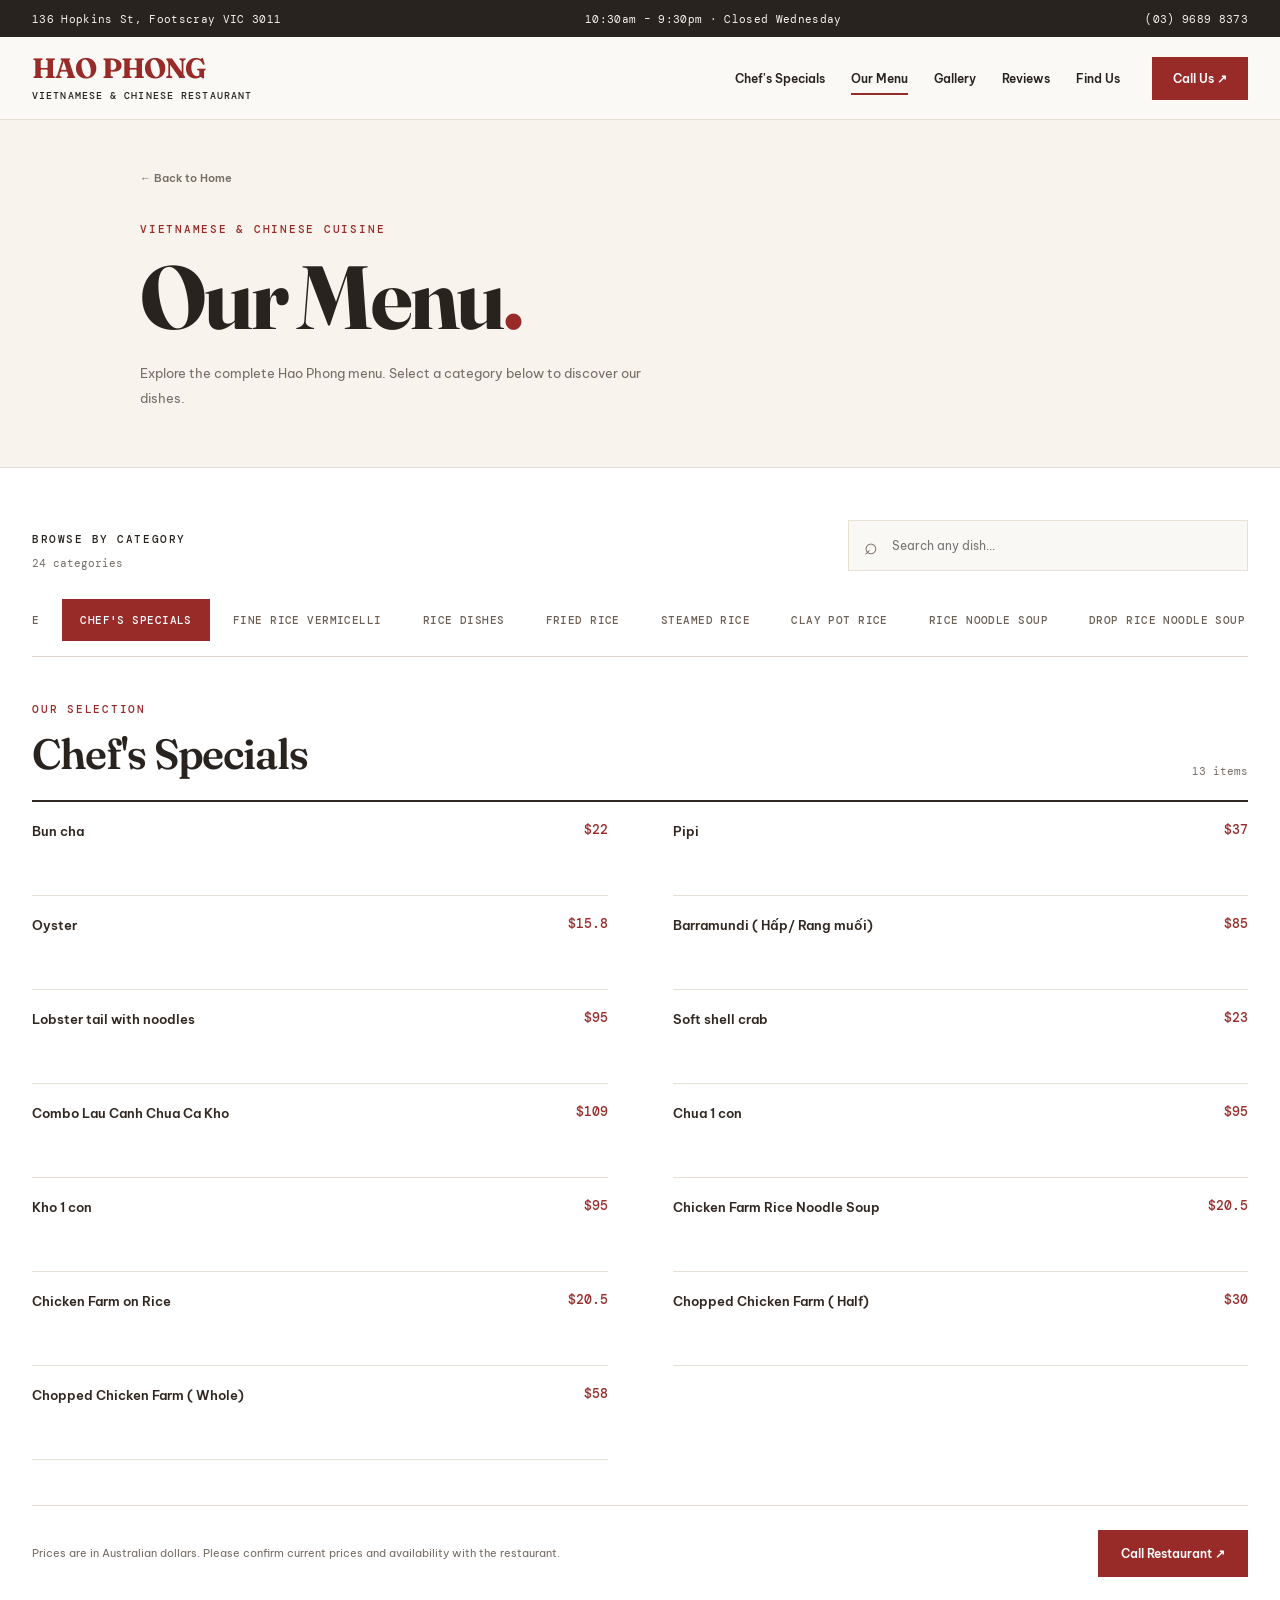
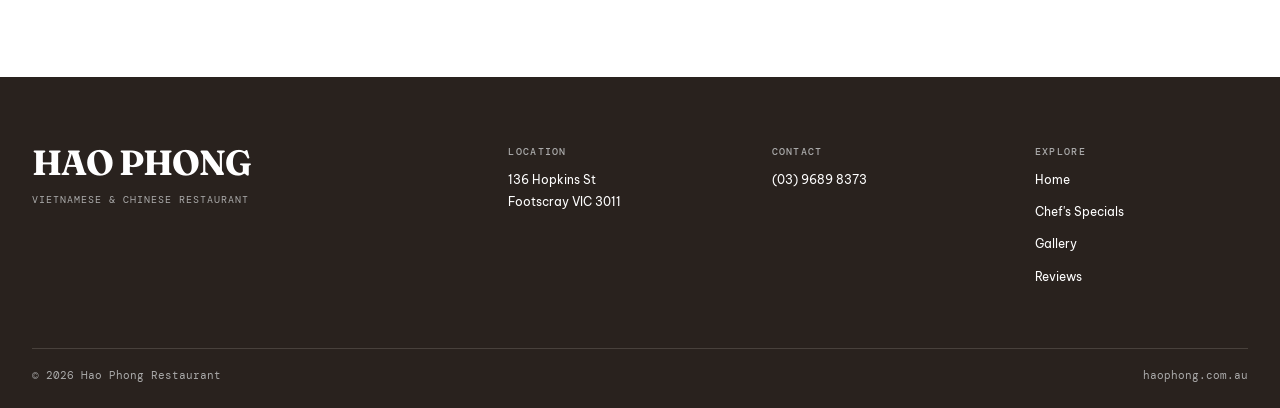
==== menu.html @ 71c60405 "Initial commit" ====
<!DOCTYPE html>
<html lang="en">
<head>
  <meta charset="UTF-8">
  <meta name="viewport" content="width=device-width, initial-scale=1">
  <meta name="theme-color" content="#f8f5ef">
  <meta name="description" content="Full Vietnamese and Chinese menu at Hao Phong Restaurant Footscray. Browse by category with prices.">
  <title>Our Menu | Hao Phong Restaurant</title>

  <link rel="preconnect" href="https://fonts.googleapis.com">
  <link rel="preconnect" href="https://fonts.gstatic.com" crossorigin>
  <link href="https://fonts.googleapis.com/css2?family=Be+Vietnam+Pro:wght@400;500;600;700&family=DM+Mono:wght@400;500&family=Fraunces:ital,opsz,wght@0,9..144,500;0,9..144,600;0,9..144,700;1,9..144,500&display=swap" rel="stylesheet">
  

  <link rel="stylesheet" href="styles.css">
  <script src="menu-data.js" defer></script>
  <script src="script.js" defer></script>
</head>

<body data-page="menu">
  <div class="topbar">
    <div class="container topbar-inner">
      <span>136 Hopkins St, Footscray VIC 3011</span>
      <span>10:30am – 9:30pm · Closed Wednesday</span>
      <a href="tel:+61396898373">(03) 9689 8373</a>
    </div>
  </div>

  <header class="site-header" id="top">
    <div class="container header-inner">
      <a href="index.html" class="brand" aria-label="Hao Phong homepage">
        <strong>HAO PHONG</strong>
        <span>VIETNAMESE & CHINESE RESTAURANT</span>
      </a>

      <button id="mobileToggle" class="mobile-toggle"
              aria-label="Toggle navigation" aria-expanded="false"
              aria-controls="mainNav" type="button">
        <span></span><span></span><span></span>
      </button>

      <nav class="main-nav" id="mainNav">
		<a href="index.html#specials">Chef's Specials</a>
		<a href="menu.html" class="active" aria-current="page">Our Menu</a>
        <a href="index.html#gallery">Gallery</a>
        <a href="index.html#reviews">Reviews</a>
        <a href="index.html#visit">Find Us</a>
      </nav>

      <a class="header-call" href="tel:+61396898373">
        Call Us ↗
      </a>
    </div>
  </header>

  <main>
    <section class="menu-hero">
      <div class="container menu-hero-inner">
        <a class="back-link" href="index.html">← Back to Home</a>
        <p class="eyebrow">VIETNAMESE & CHINESE CUISINE</p>
        <h1>Our Menu<span>.</span></h1>
        <p>
          Explore the complete Hao Phong menu.
          Select a category below to discover our dishes.
        </p>
      </div>
    </section>

    <section class="menu-page-section">
      <div class="container">

        <div class="menu-controls">
          <div>
            <p class="small-heading">BROWSE BY CATEGORY</p>
            <span id="menuTotalCategories"></span>
          </div>

          <label class="search-field">
            <span aria-hidden="true">⌕</span>
            <input id="menuSearch"
              type="search"
              placeholder="Search any dish..."
              aria-label="Search all menu items"
              autocomplete="off">
          </label>
        </div>

        <div class="category-scroller">
          <div class="category-tabs"
               id="menuCategories"
               role="group"
               aria-label="Menu categories"></div>
        </div>

        <div class="menu-content-header">
          <div>
            <p class="eyebrow" id="categoryEyebrow">OUR SELECTION</p>
            <h2 id="selectedCategoryTitle">Chef's Specials</h2>
          </div>
          <span id="menuItemCount" aria-live="polite"></span>
        </div>

        <!-- Only chosen category is rendered.
             Searching shows matches from every category. -->
        <div class="menu-items" id="menuItems"></div>

        <div id="menuEmpty" class="menu-empty" hidden>
          <h3>No dishes found</h3>
          <p>Try a different keyword or select another category.</p>
          <button type="button" id="clearSearch"
                  class="button button-outline">Clear search</button>
        </div>

        <div class="menu-page-footer">
          <p>
            Prices are in Australian dollars. Please confirm
            current prices and availability with the restaurant.
          </p>

          <a href="tel:+61396898373" class="button button-primary">
            Call Restaurant ↗
          </a>
        </div>
      </div>
    </section>
  </main>

  <footer class="footer">
    <div class="container footer-grid">
      <div class="footer-brand">
        <strong>HAO PHONG</strong>
        <span>VIETNAMESE & CHINESE RESTAURANT</span>
      </div>

      <div>
        <small>LOCATION</small>
        <p>136 Hopkins St<br>Footscray VIC 3011</p>
      </div>

      <div>
        <small>CONTACT</small>
        <a href="tel:+61396898373">(03) 9689 8373</a>
      </div>

      <div class="footer-links">
        <small>EXPLORE</small>
        <a href="index.html">Home</a>
        <a href="index.html#specials">Chef's Specials</a>
        <a href="index.html#gallery">Gallery</a>
        <a href="index.html#reviews">Reviews</a>
      </div>
    </div>

    <div class="container footer-bottom">
      <span>© 2026 Hao Phong Restaurant</span>
      <span>haophong.com.au</span>
    </div>
  </footer>

  <a class="mobile-call" href="tel:+61396898373">
    Call Hao Phong · (03) 9689 8373
  </a>
</body>
</html>
---- styles.css ----
:root {
  --red: #9f2429;
  --red-dark: #79191f;
  --ink: #251f1b;
  --muted: #736b64;
  --cream: #f8f5ef;
  --sand: #f0ebe2;
  --white: #fff;
  --line: #e0d9cf;
  --max: 1280px;
  --sans: "Be Vietnam Pro", "Microsoft YaHei", sans-serif;
  --serif: "Fraunces", Georgia, serif;
  --mono: "DM Mono", "Microsoft YaHei", monospace;
}

* { box-sizing: border-box; }

html { scroll-behavior: smooth; }

body {
  margin: 0;
  color: var(--ink);
  background: var(--cream);
  font-family: var(--sans);
  -webkit-font-smoothing: antialiased;
  -moz-osx-font-smoothing: grayscale;
}

a { color: inherit; text-decoration: none; }
button, input { font: inherit; }
button { cursor: pointer; }
img { display: block; max-width: 100%; }
[hidden] { display: none !important; }

button:focus-visible,
a:focus-visible,
input:focus-visible {
  outline: 2px solid var(--red);
  outline-offset: 3px;
}

.container {
  width: min(var(--max), calc(100% - 56px));
  margin: 0 auto;
}

section[id] { scroll-margin-top: 110px; }

.eyebrow {
  margin: 0 0 14px;
  color: var(--red);
  font-family: var(--mono);
  font-size: 11px;
  font-weight: 500;
  letter-spacing: .16em;
  text-transform: uppercase;
}

h1, h2, h3, p { overflow-wrap: break-word; }

/* ======================================
   TOP BAR + HEADER
====================================== */

.topbar {
  background: var(--ink);
  color: #f8f3ed;
  font-family: var(--mono);
  font-size: 11px;
  letter-spacing: .03em;
  font-variant-numeric: tabular-nums;
}

.topbar-inner {
  min-height: 37px;
  display: flex;
  align-items: center;
  justify-content: space-between;
  gap: 20px;
}

.site-header {
  position: sticky;
  top: 0;
  z-index: 100;
  background: rgba(248,245,239,.97);
  border-bottom: 1px solid var(--line);
  backdrop-filter: blur(12px);
}

.header-inner {
  min-height: 85px;
  display: flex;
  align-items: center;
  gap: 32px;
}

.brand {
  display: flex;
  flex-direction: column;
  gap: 7px;
  margin-right: auto;
}

.brand strong {
  color: var(--red);
  font-family: var(--serif);
  font-size: 28px;
  font-weight: 700;
  letter-spacing: -.03em;
  line-height: 1;
}

.brand span {
  font-family: var(--mono);
  font-size: 10px;
  font-weight: 500;
  letter-spacing: .12em;
  text-transform: uppercase;
}

.main-nav {
  display: flex;
  align-items: center;
  gap: 26px;
}

.main-nav a {
  position: relative;
  padding: 32px 0;
  font-size: 12px;
  font-weight: 600;
  white-space: nowrap;
}

.main-nav a::after {
  content: "";
  position: absolute;
  bottom: 23px;
  left: 0;
  right: 100%;
  height: 2px;
  background: var(--red);
  transition: right .2s;
}

.main-nav a:hover::after,
.main-nav a.active::after {
  right: 0;
}

.header-call {
  padding: 13px 18px;
  background: var(--ink);
  color: white;
  font-size: 12px;
  font-weight: 600;
  white-space: nowrap;
}

.header-call:hover {
  background: var(--red);
}

.mobile-toggle { display: none; }

/* ======================================
   BUTTONS
====================================== */

.button {
  min-height: 47px;
  padding: 0 22px;
  display: inline-flex;
  align-items: center;
  justify-content: center;
  gap: 15px;
  font-size: 12px;
  font-weight: 600;
  border: 1px solid transparent;
  transition: background .2s, color .2s;
}

.button-primary {
  background: var(--red);
  color: white;
}

.button-primary:hover {
  background: var(--red-dark);
}

.button-outline {
  background: transparent;
  border-color: var(--ink);
}

.button-outline:hover {
  background: var(--ink);
  color: white;
}

.text-link {
  display: inline-flex;
  align-items: center;
  padding-bottom: 6px;
  border-bottom: 1px solid currentColor;
  font-size: 12px;
  font-weight: 600;
}

.text-link:hover { color: var(--red); }

/* ======================================
   HERO
====================================== */

.hero { background: #fff; }

.hero-grid {
  min-height: 590px;
  display: grid;
  grid-template-columns: minmax(0, 1.18fr) minmax(0, .9fr);
}

.hero-image {
  display: flex;
  align-items: center;
  justify-content: center;
  min-width: 0;
  background: white;
}

.hero-image img {
  width: 100%;
  max-height: 640px;
  object-fit: contain;
}

.hero-copy {
  display: flex;
  flex-direction: column;
  justify-content: center;
  padding: 60px 45px 60px 65px;
}

.hero-copy h1 {
  margin: 0;
  font: 700 clamp(68px, 6.6vw, 102px)/.95 var(--serif);
  letter-spacing: -.03em;
  color: var(--red);
}

.hero-copy h1 span { color: var(--ink); }

.hero-copy h2 {
  margin: 28px 0 14px;
  font: italic 500 20px/1.4 var(--serif);
  letter-spacing: -.01em;
}

.hero-copy > p:not(.eyebrow) {
  max-width: 400px;
  margin: 0;
  color: var(--muted);
  font-size: 13px;
  line-height: 1.9;
}

.hero-actions {
  display: flex;
  flex-wrap: wrap;
  align-items: center;
  gap: 25px;
  margin-top: 32px;
}

/* ======================================
   QUICK INFO
====================================== */

.quick-info {
  background: var(--sand);
  border-block: 1px solid var(--line);
}

.info-grid {
  display: grid;
  grid-template-columns: 1.45fr 1fr 1fr .8fr;
}

.info-grid > div {
  min-height: 104px;
  padding: 20px 25px;
  display: flex;
  flex-direction: column;
  justify-content: center;
  gap: 9px;
  border-right: 1px solid #d9d1c5;
}

.info-grid > div:last-child { border-right: 0; }

.info-grid small,
.visit-details small,
.footer small {
  color: var(--muted);
  font-family: var(--mono);
  font-size: 10px;
  font-weight: 500;
  letter-spacing: .13em;
  text-transform: uppercase;
}

.info-grid strong,
.info-grid a {
  font-size: 12px;
  font-weight: 600;
  font-variant-numeric: tabular-nums;
}

/* ======================================
   SECTIONS
====================================== */

.section { padding: 100px 0; }

.section-heading {
  display: flex;
  align-items: end;
  justify-content: space-between;
  gap: 38px;
  margin-bottom: 43px;
}

.section-heading h2,
.visit-section h2,
.menu-teaser h2 {
  font: 600 clamp(39px, 4.4vw, 60px)/1.08 var(--serif);
  letter-spacing: -.03em;
  margin: 0;
}

.section-description {
  max-width: 350px;
  color: var(--muted);
  font-size: 12px;
  line-height: 1.9;
  margin: 0;
}

/* ======================================
   CAROUSELS
====================================== */

.carousel-shell {
  display: grid;
  grid-template-columns: 48px minmax(0, 1fr) 48px;
  align-items: center;
  gap: 14px;
}

.carousel-arrow {
  width: 48px;
  height: 75px;
  padding: 0;
  background: transparent;
  border: 0;
  font: 300 58px/1 Georgia, serif;
  color: var(--ink);
}

.carousel-arrow:hover:not(:disabled) {
  color: var(--red);
}

.carousel-arrow:disabled {
  opacity: .2;
  cursor: default;
}

.carousel-track {
  display: grid;
  grid-auto-flow: column;
  grid-auto-columns: calc((100% - 36px) / 3);
  gap: 18px;
  overflow-x: auto;
  scroll-behavior: smooth;
  scroll-snap-type: x mandatory;
  overscroll-behavior-x: contain;
  scrollbar-width: none;
}

.carousel-track::-webkit-scrollbar { display: none; }

.carousel-track > * {
  min-width: 0;
  scroll-snap-align: start;
}

.carousel-footer {
  margin: 23px 62px 0;
  display: flex;
  justify-content: space-between;
  gap: 20px;
  color: var(--muted);
  font-size: 11px;
}

#chefPosition,
#reviewPosition {
  font-family: var(--mono);
  font-variant-numeric: tabular-nums;
  letter-spacing: .04em;
}

.carousel-footer a {
  color: var(--red);
  font-weight: 600;
}

/* ======================================
   CHEF SPECIALS
====================================== */

.specials-section { background: white; }

.chef-card {
  display: flex;
  flex-direction: column;
  height: 100%;
}

.chef-photo {
  aspect-ratio: 4 / 3.7;
  display: flex;
  align-items: center;
  justify-content: center;
  overflow: hidden;
  background: #faf8f5;
  border: 1px solid var(--line);
}

.chef-photo img {
  width: 100%;
  height: 100%;
  object-fit: contain;
}

.chef-photo .placeholder {
  padding: 30px;
  color: #968b80;
  text-align: center;
  font-family: var(--mono);
  font-size: 11px;
  font-weight: 500;
  letter-spacing: .13em;
}

.chef-card-info {
  display: flex;
  align-items: start;
  justify-content: space-between;
  gap: 17px;
  padding: 17px 1px 8px;
}

.chef-card-info h3 {
  margin: 0;
  font-family: var(--serif);
  font-size: 16px;
  font-weight: 600;
  letter-spacing: -.01em;
  line-height: 1.45;
}

.chef-card-info p {
  margin: 5px 0 0;
  color: var(--muted);
  font-size: 11px;
}

.chef-price {
  color: var(--red);
  font-family: var(--mono);
  font-size: 14px;
  font-weight: 500;
  font-variant-numeric: tabular-nums;
  white-space: nowrap;
}

/* ======================================
   SHORT MENU PROMOTION
====================================== */

.menu-teaser {
  background: var(--red);
  color: white;
  padding: 77px 0;
}

.teaser-layout {
  display: grid;
  grid-template-columns: 1fr 1fr;
  gap: 90px;
  align-items: center;
}

.menu-teaser .eyebrow { color: #f3cfc9; }

.menu-teaser h2 { font-size: clamp(42px, 5vw, 70px); }

.teaser-copy p {
  max-width: 420px;
  margin: 0 0 25px;
  color: #f3dcda;
  font-size: 13px;
  line-height: 1.9;
}

.teaser-copy .button {
  background: white;
  color: var(--red);
}

.teaser-copy .button:hover {
  background: #f0e4db;
}

/* ======================================
   FOOD GALLERY
====================================== */

.gallery-section { background: #fff; }

.gallery-grid {
  columns: 3;
  column-gap: 18px;
}

.gallery-item {
  display: inline-block;
  width: 100%;
  margin: 0 0 27px;
  break-inside: avoid;
  vertical-align: top;
}

.gallery-item img {
  width: 100%;
  height: auto;
  object-fit: contain;
}

.gallery-item figcaption {
  padding: 13px 0 0;
  font-size: 12px;
  font-weight: 600;
  line-height: 1.7;
}

/* ======================================
   CUSTOMER REVIEWS
====================================== */

.reviews-section { background: var(--sand); }

.review-intro { max-width: 360px; }

.review-intro p {
  margin: 0 0 17px;
  font-size: 12px;
  line-height: 1.9;
  color: var(--muted);
}

.review-card {
  min-height: 268px;
  padding: 28px;
  display: flex;
  flex-direction: column;
  background: white;
  border: 1px solid var(--line);
}

.review-stars {
  color: #ac812f;
  font-size: 17px;
  letter-spacing: 2px;
}

.review-summary {
  margin: 23px 0 27px;
  font: 500 17px/1.6 var(--serif);
  letter-spacing: -.01em;
}

.review-meta {
  display: flex;
  justify-content: space-between;
  align-items: end;
  gap: 10px;
  margin-top: auto;
}

.review-meta strong {
  display: block;
  font-size: 12px;
}

.review-meta small {
  display: block;
  margin-top: 5px;
  color: var(--muted);
  font-family: var(--mono);
  font-size: 10px;
}

.review-meta a {
  color: var(--red);
  white-space: nowrap;
  font-size: 11px;
  font-weight: 600;
}

/* ======================================
   LOCATION
====================================== */

.visit-section { background: white; }

.visit-grid {
  display: grid;
  grid-template-columns: .82fr 1.18fr;
  align-items: stretch;
  gap: 75px;
}

.visit-details { margin: 42px 0 30px; }

.visit-details > div {
  padding: 17px 0;
  border-bottom: 1px solid var(--line);
}

.visit-details p {
  margin: 9px 0 0;
  font-size: 12px;
  line-height: 1.9;
  font-variant-numeric: tabular-nums;
}

.map-wrap {
  min-height: 570px;
  background: var(--sand);
}

.map-wrap iframe {
  width: 100%;
  height: 100%;
  min-height: 570px;
  border: 0;
}

/* ======================================
   MENU PAGE HERO
====================================== */

.menu-hero {
  padding: 53px 0 66px;
  background: var(--cream);
  border-bottom: 1px solid var(--line);
}

.menu-hero-inner { max-width: 850px; }

.back-link {
  display: inline-block;
  margin-bottom: 45px;
  color: var(--muted);
  font-size: 12px;
  font-weight: 600;
}

.back-link:hover { color: var(--red); }

.menu-hero h1 {
  margin: 0 0 18px;
  font: 700 clamp(65px, 7vw, 100px)/1.04 var(--serif);
  letter-spacing: -.03em;
}

.menu-hero h1 span { color: var(--red); }

.menu-hero-inner > p:last-child {
  margin: 0;
  max-width: 530px;
  color: var(--muted);
  font-size: 13px;
  line-height: 1.9;
}

/* ======================================
   MENU PAGE CONTROLS
====================================== */

.menu-page-section {
  padding: 66px 0 95px;
  background: white;
}

.menu-controls {
  display: flex;
  align-items: end;
  justify-content: space-between;
  gap: 40px;
  margin-bottom: 25px;
}

.small-heading {
  margin: 0 0 7px;
  font-family: var(--mono);
  font-size: 11px;
  font-weight: 500;
  letter-spacing: .14em;
  text-transform: uppercase;
}

#menuTotalCategories {
  color: var(--muted);
  font-family: var(--mono);
  font-size: 11px;
  font-variant-numeric: tabular-nums;
}

.search-field {
  display: flex;
  align-items: center;
  gap: 12px;
  width: min(400px, 100%);
  padding: 0 15px;
  background: var(--cream);
  border: 1px solid var(--line);
}

.search-field > span {
  font-size: 23px;
  color: var(--muted);
}

.search-field input {
  width: 100%;
  min-width: 0;
  height: 49px;
  border: none;
  background: transparent;
  outline: none;
  font-size: 12px;
}

.category-scroller {
  overflow-x: auto;
  padding: 0 0 17px;
  border-bottom: 1px solid var(--line);
  scrollbar-width: thin;
}

.category-tabs {
  display: flex;
  width: max-content;
  gap: 8px;
  align-items: center;
}

.category-tabs button {
  flex: 0 0 auto;
  border: 1px solid var(--line);
  padding: 12px 16px;
  background: var(--cream);
  color: var(--muted);
  font-family: var(--mono);
  font-size: 11px;
  font-weight: 500;
  letter-spacing: .04em;
  text-transform: uppercase;
  white-space: nowrap;
  transition: background .2s, color .2s;
}

.category-tabs button:hover {
  border-color: var(--red);
  color: var(--red);
}

.category-tabs button.active {
  background: var(--red);
  border-color: var(--red);
  color: white;
}

.menu-content-header {
  padding: 50px 0 20px;
  display: flex;
  justify-content: space-between;
  align-items: end;
  gap: 25px;
  border-bottom: 2px solid var(--ink);
}

.menu-content-header h2 {
  margin: 0;
  font: 600 clamp(32px, 4vw, 45px)/1.15 var(--serif);
  letter-spacing: -.025em;
}

#menuItemCount {
  color: var(--muted);
  font-family: var(--mono);
  font-size: 11px;
  font-variant-numeric: tabular-nums;
  white-space: nowrap;
}

.menu-items {
  display: grid;
  grid-template-columns: repeat(2, minmax(0, 1fr));
  column-gap: 60px;
}

.menu-item {
  padding: 21px 0;
  display: flex;
  justify-content: space-between;
  align-items: start;
  gap: 20px;
  border-bottom: 1px solid var(--line);
  min-width: 0;
}

.menu-item-main {
  min-width: 0;
}

.menu-item strong {
  display: block;
  font-size: 13px;
  font-weight: 600;
  line-height: 1.65;
}

.menu-item small {
  display: block;
  margin-top: 6px;
  color: var(--muted);
  font-size: 11px;
  line-height: 1.7;
}

.menu-item .search-category {
  color: var(--red);
  font-family: var(--mono);
  font-size: 10px;
  font-weight: 500;
  letter-spacing: .05em;
  text-transform: uppercase;
}

.menu-price {
  flex: 0 0 auto;
  color: var(--red);
  font-family: var(--mono);
  font-size: 13px;
  font-weight: 500;
  font-variant-numeric: tabular-nums;
  white-space: nowrap;
}

.menu-empty {
  padding: 50px 0;
  text-align: center;
}

.menu-empty h3 {
  font: 600 27px/1.3 var(--serif);
  letter-spacing: -.02em;
}

.menu-empty p {
  color: var(--muted);
  font-size: 12px;
  margin-bottom: 25px;
}

.menu-page-footer {
  margin-top: 45px;
  padding-top: 24px;
  border-top: 1px solid var(--line);
  display: flex;
  align-items: center;
  justify-content: space-between;
  gap: 30px;
}

.menu-page-footer p {
  margin: 0;
  color: var(--muted);
  font-size: 11px;
  line-height: 1.8;
}

/* ======================================
   FOOTER
====================================== */

.footer {
  padding: 64px 0 26px;
  color: white;
  background: var(--ink);
}

.footer-grid {
  display: grid;
  grid-template-columns: 2fr 1fr 1fr 1fr;
  gap: 50px;
}

.footer-brand strong {
  display: block;
  font-family: var(--serif);
  font-size: 36px;
  font-weight: 700;
  letter-spacing: -.03em;
}

.footer-brand span {
  display: block;
  margin-top: 9px;
  color: #aaa;
  font-family: var(--mono);
  font-size: 10px;
  letter-spacing: .1em;
  text-transform: uppercase;
}

.footer small { color: #aaa; }

.footer p,
.footer-grid > div > a {
  display: block;
  margin: 10px 0 0;
  font-size: 12px;
  line-height: 1.85;
  font-variant-numeric: tabular-nums;
}

.footer-grid a:hover { color: #f0c9c4; }

.footer-bottom {
  display: flex;
  justify-content: space-between;
  gap: 15px;
  margin-top: 60px;
  padding-top: 19px;
  border-top: 1px solid #48413c;
  color: #aaa;
  font-family: var(--mono);
  font-size: 11px;
}

.mobile-call { display: none; }

/* ======================================
   TABLET
====================================== */

@media (max-width: 1080px) {
  .main-nav { gap: 15px; }
  .main-nav a { font-size: 11px; }
  .header-inner { gap: 20px; }

  .hero-copy { padding: 42px 25px; }

  .carousel-track {
    grid-auto-columns: calc((100% - 18px) / 2);
  }

  .gallery-grid { columns: 2; }

  .menu-items { column-gap: 35px; }

  .visit-grid { gap: 35px; }
}

/* ======================================
   MOBILE
====================================== */

@media (max-width: 760px) {
  body { padding-bottom: 57px; }

  .container { width: calc(100% - 32px); }

  .topbar-inner { justify-content: center; }
  .topbar-inner span:nth-child(2),
  .topbar-inner a { display: none; }

  .header-inner { min-height: 68px; }

  .brand strong { font-size: 23px; }
  .brand span { font-size: 8px; }
  .header-call { display: none; }

  .mobile-toggle {
    display: flex;
    flex-direction: column;
    justify-content: center;
    gap: 5px;
    padding: 10px;
    background: transparent;
    border: 0;
  }

  .mobile-toggle span {
    display: block;
    width: 25px;
    height: 2px;
    background: var(--ink);
  }

  .main-nav {
    display: none;
    position: absolute;
    left: 0;
    right: 0;
    top: 68px;
    flex-direction: column;
    align-items: stretch;
    gap: 0;
    padding: 8px 20px 20px;
    background: var(--cream);
    border-bottom: 1px solid var(--line);
  }

  .main-nav.open { display: flex; }

  .main-nav a {
    padding: 15px 0;
    border-bottom: 1px solid var(--line);
  }

  .main-nav a::after { display: none; }

  .hero-grid {
    grid-template-columns: 1fr;
    min-height: auto;
  }

  .hero-image img { max-height: 410px; }
  .hero-copy { padding: 36px 12px 50px; }
  .hero-copy h1 { font-size: 68px; }

  .info-grid { grid-template-columns: 1fr 1fr; }

  .info-grid > div {
    min-height: 97px;
    padding: 17px 12px;
    border-bottom: 1px solid var(--line);
  }

  .info-grid > div:nth-child(even) { border-right: 0; }
  .info-grid strong { font-size: 11px; }

  .section { padding: 68px 0; }

  .section-heading {
    flex-direction: column;
    align-items: flex-start;
    gap: 15px;
  }

  .carousel-shell {
    grid-template-columns: 32px minmax(0, 1fr) 32px;
    gap: 4px;
  }

  .carousel-arrow {
    width: 32px;
    font-size: 44px;
  }

  .carousel-track {
    grid-auto-columns: 100%;
    gap: 12px;
  }

  .carousel-footer {
    margin: 20px 37px 0;
  }

  .teaser-layout {
    grid-template-columns: 1fr;
    gap: 30px;
  }

  .menu-teaser { padding: 64px 0; }

  .gallery-grid {
    columns: 2;
    column-gap: 12px;
  }

  .gallery-item { margin-bottom: 19px; }

  .review-card {
    padding: 23px;
    min-height: 240px;
  }

  .visit-grid { grid-template-columns: 1fr; }

  .map-wrap,
  .map-wrap iframe { min-height: 400px; }

  .menu-hero {
    padding: 36px 0 48px;
  }

  .menu-hero h1 { font-size: 62px; }

  .back-link { margin-bottom: 38px; }

  .menu-page-section { padding: 43px 0 72px; }

  .menu-controls {
    flex-direction: column;
    align-items: stretch;
    gap: 20px;
  }

  .search-field { width: 100%; }

  .menu-content-header { padding-top: 37px; }

  .menu-items { grid-template-columns: 1fr; }

  .menu-page-footer {
    flex-direction: column;
    align-items: flex-start;
  }

  .footer-grid {
    grid-template-columns: 1fr 1fr;
    gap: 35px;
  }

  .footer-brand { grid-column: 1 / -1; }

  .footer-bottom {
    flex-direction: column;
    gap: 8px;
  }

  .mobile-call {
    display: flex;
    position: fixed;
    z-index: 200;
    left: 0;
    right: 0;
    bottom: 0;
    height: 57px;
    align-items: center;
    justify-content: center;
    background: var(--red);
    color: white;
    font-size: 12px;
    font-weight: 600;
  }
}

@media (max-width: 480px) {
  .gallery-grid { columns: 1; }

  .hero-copy h1 { font-size: 60px; }

  .footer-grid { grid-template-columns: 1fr; }

  .menu-item {
    padding: 17px 0;
    gap: 12px;
  }
}

@media (prefers-reduced-motion: reduce) {
  html,
  .carousel-track {
    scroll-behavior: auto;
  }

  *,
  *::before,
  *::after {
    transition-duration: .01ms !important;
  }
}

/* ==================================================
   HAO PHONG — V5 EDITORIAL RESTAURANT REDESIGN
   Add AFTER the existing styles.css rules.
================================================== */

:root {
  --red: #982a27;
  --red-dark: #70201f;
  --ink: #29231f;
  --muted: #766d65;
  --cream: #fbf9f5;
  --sand: #f4efe7;
  --line: #e6ded3;
  --sans: "Be Vietnam Pro", "Microsoft YaHei", sans-serif;
  --serif: "Fraunces", Georgia, serif;
  --mono: "DM Mono", "Microsoft YaHei", monospace;
}

html {
  scroll-behavior: smooth;
}

body {
  color: var(--ink);
  background: var(--cream);
  font-family: var(--sans);
  font-size: 14px;
}

.container {
  width: min(1260px, calc(100% - 64px));
}

.site-header {
  background: rgba(251,249,245,.98);
  border-bottom: 1px solid var(--line);
  backdrop-filter: blur(14px);
}

.header-inner {
  min-height: 82px;
}

.brand strong {
  font-family: var(--serif);
  font-size: 28px;
  font-weight: 700;
  letter-spacing: -.03em;
  color: var(--red);
}

.brand span {
  font-family: var(--mono);
  font-size: 10px;
  font-weight: 500;
  letter-spacing: .11em;
}

.main-nav a {
  font-size: 12px;
  font-weight: 600;
}

.header-call {
  background: var(--red);
  padding: 14px 21px;
}

.header-call:hover {
  background: var(--red-dark);
}

.eyebrow {
  color: var(--red);
  font-family: var(--mono);
  font-size: 11px;
  letter-spacing: .16em;
  font-weight: 500;
}

.section-heading h2,
.visit-section h2,
.menu-teaser h2 {
  font: 600 clamp(39px, 4.2vw, 58px)/1.08 var(--serif);
  letter-spacing: -.03em;
}

.section-description {
  max-width: 335px;
  line-height: 1.9;
  font-size: 12px;
}

.button {
  border-radius: 0;
  font-weight: 600;
  letter-spacing: 0;
}

.button-primary {
  background: var(--red);
}

/* ==================================================
   HERO — FOOD FIRST
================================================== */

.hero {
  background: #fff;
}

.hero-grid {
  display: grid;
  grid-template-columns: minmax(0,1.13fr) minmax(0,.87fr);
  min-height: 630px;
}

.hero-image {
  min-width: 0;
  min-height: 580px;
  display: flex;
  align-items: center;
  justify-content: center;
  background: #f9f8f6;
  overflow: hidden;
}

.hero-image img {
  width: 100%;
  height: 100%;
  max-height: 630px;
  padding: 12px;
  object-fit: contain;
  object-position: center;
}

.hero-copy {
  position: relative;
  padding: 70px clamp(35px,5vw,80px);
  display: flex;
  flex-direction: column;
  justify-content: center;
  background: #fff;
}

.hero-copy::before {
  content: "";
  position: absolute;
  top: 70px;
  left: 0;
  width: 2px;
  height: 75px;
  background: var(--red);
}

.hero-copy h1 {
  font: 700 clamp(70px,6.6vw,102px)/.95 var(--serif);
  letter-spacing: -.03em;
  color: var(--red);
}

.hero-copy h2 {
  margin-top: 32px;
  font: italic 500 20px/1.4 var(--serif);
  letter-spacing: -.01em;
}

.hero-copy > p:not(.eyebrow) {
  max-width: 370px;
  font-size: 13px;
  line-height: 1.9;
}

.hero-actions {
  margin-top: 35px;
}

/* ==================================================
   QUICK INFORMATION — THIN RULES, NO CARDS
================================================== */

.quick-info {
  background: #f7f2ea;
}

.info-grid > div {
  padding: 24px 28px;
  border-right: 1px solid #ded6c9;
}

.info-grid small {
  font-family: var(--mono);
  letter-spacing: .14em;
  font-size: 10px;
  font-weight: 500;
}

.info-grid strong,
.info-grid a {
  font-size: 12px;
  font-variant-numeric: tabular-nums;
}

/* ==================================================
   CHEF'S SPECIALS — THREE PORTRAIT IMAGES
================================================== */

.specials-section {
  padding: 95px 0 105px;
  background: white;
}

.specials-section .section-heading {
  margin-bottom: 37px;
}

.carousel-shell {
  grid-template-columns: 48px minmax(0,1fr) 48px;
  gap: 10px;
}

.carousel-track {
  display: grid;
  grid-auto-flow: column;
  grid-auto-columns: calc((100% - 36px) / 3);
  gap: 18px;
  overflow-x: auto;
  scroll-snap-type: x mandatory;
  scroll-behavior: smooth;
  scrollbar-width: none;
  overscroll-behavior-x: contain;
}

.carousel-track::-webkit-scrollbar {
  display: none;
}

.carousel-track > * {
  min-width: 0;
  scroll-snap-align: start;
}

.carousel-arrow {
  height: 76px;
  width: 48px;
  background: transparent;
  color: #332a25;
  font: 300 60px/1 Georgia,serif;
  border: 0;
}

.carousel-arrow:disabled {
  opacity: .15;
}

.chef-card {
  min-width: 0;
  display: flex;
  flex-direction: column;
  height: 100%;
  background: #fff;
}

.chef-photo {
  width: 100%;
  aspect-ratio: 4 / 4.5;
  border: 1px solid #ece6dd;
  background: #f9f7f3;
  display: flex;
  justify-content: center;
  align-items: center;
  overflow: hidden;
}

.chef-photo img {
  width: 100%;
  height: 100%;
  object-fit: contain;
  object-position: center;
  display: block;
  background: #fff;
}

.chef-photo .placeholder {
  width: 100%;
  height: 100%;
  padding: 25px;
  display: flex;
  flex-direction: column;
  justify-content: center;
  align-items: center;
  gap: 12px;
  text-align: center;
  color: var(--muted);
  background: #f6f1e9;
}

.chef-photo .placeholder span {
  color: #c6b9a7;
  font: 600 28px/1 var(--serif);
  letter-spacing: -.03em;
}

.chef-photo .placeholder small {
  font-family: var(--mono);
  font-size: 10px;
  font-weight: 500;
  letter-spacing: .15em;
  text-transform: uppercase;
}

.chef-card-info {
  display: grid;
  grid-template-columns: minmax(0,1fr) auto;
  align-items: start;
  gap: 17px;
  padding: 18px 1px 8px;
}

.chef-card-info h3 {
  font-family: var(--serif);
  font-size: 16px;
  font-weight: 600;
  letter-spacing: -.01em;
  line-height: 1.45;
  margin: 0;
}

.chef-card-info p {
  color: var(--muted);
  font-size: 11px;
  margin: 6px 0 0;
}

.chef-price {
  color: var(--red);
  font-family: var(--mono);
  font-size: 14px;
  font-weight: 500;
  font-variant-numeric: tabular-nums;
  white-space: nowrap;
}

.carousel-footer {
  margin-top: 25px;
  font-size: 11px;
}

/* ==================================================
   MENU TEASER — SHORT AND CLEAN
================================================== */

.menu-teaser {
  padding: 80px 0;
  background: #882923;
}

.menu-teaser h2 {
  font-size: clamp(46px,5vw,72px);
  line-height: 1.06;
  color: #fff;
}

.teaser-copy p {
  color: #f5e0d9;
  line-height: 2;
}

.teaser-copy .button {
  background: #fff;
  color: var(--red);
}

/* ==================================================
   GALLERY — FOOD PORTFOLIO
================================================== */

.gallery-section {
  padding: 105px 0;
  background: #fff;
}

.gallery-grid {
  columns: 3;
  column-gap: 21px;
}

.gallery-item {
  display: inline-block;
  width: 100%;
  margin: 0 0 31px;
  break-inside: avoid;
  background: transparent;
  vertical-align: top;
}

.gallery-photo {
  overflow: hidden;
  background: #f7f5f1;
}

.gallery-photo img {
  width: 100%;
  height: auto;
  display: block;
  object-fit: contain;
  transition: transform .35s ease;
}

.gallery-item:hover img {
  transform: scale(1.025);
}

.gallery-item figcaption {
  padding: 12px 0 0;
  font-size: 12px;
  font-weight: 600;
  line-height: 1.7;
  color: #413832;
}

/* ==================================================
   REVIEWS — EDITORIAL QUOTES, NOT MARKETING CARDS
================================================== */

.reviews-section {
  background: #f5eee4;
}

.review-card {
  display: flex;
  flex-direction: column;
  min-height: 275px;
  padding: 26px 4px 8px;
  border: 0;
  border-top: 1px solid #bbae9e;
  background: transparent;
}

.review-stars {
  color: #aa752e;
  font-size: 15px;
}

.review-summary {
  margin: 24px 0 25px;
  color: #302720;
  font: 500 18px/1.6 var(--serif);
  letter-spacing: -.01em;
}

.review-meta {
  margin-top: auto;
  padding-top: 15px;
  border-top: 1px solid #d9cebe;
}

.review-meta strong {
  font-size: 11px;
  font-weight: 600;
}

.review-meta small {
  font-family: var(--mono);
  font-size: 10px;
  color: var(--muted);
}

.review-meta a {
  font-size: 10px;
  text-decoration: underline;
  text-underline-offset: 4px;
}

/* ==================================================
   MENU.HTML — RESTAURANT MENU TYPOGRAPHY
================================================== */

.menu-hero {
  background: #f8f4ed;
  padding: 48px 0 56px;
  border-bottom: 1px solid var(--line);
}

.menu-hero-inner {
  max-width: 1000px;
}

.menu-hero h1 {
  color: var(--ink);
  font: 700 clamp(65px,7vw,104px)/1.04 var(--serif);
  letter-spacing: -.03em;
}

.menu-hero h1 span {
  color: var(--red);
}

.back-link {
  display: inline-flex;
  color: var(--muted);
  font-size: 11px;
  font-weight: 600;
  margin-bottom: 37px;
}

.menu-page-section {
  background: #fff;
  padding: 52px 0 100px;
}

.menu-controls {
  margin-bottom: 28px;
}

.search-field {
  background: #faf8f4;
  border: 1px solid #e8e1d6;
}

.category-scroller {
  padding-bottom: 15px;
  border-bottom: 1px solid #ded6ca;
  overflow-x: auto;
  scrollbar-width: thin;
}

.category-tabs {
  display: flex;
  gap: 5px;
  width: max-content;
  align-items: stretch;
}

.category-tabs button {
  background: transparent;
  border: 1px solid transparent;
  padding: 13px 17px;
  color: #6d6157;
  font-family: var(--mono);
  font-size: 11px;
  font-weight: 500;
  letter-spacing: .04em;
  text-transform: uppercase;
  white-space: nowrap;
  border-radius: 0;
}

.category-tabs button:hover {
  color: var(--red);
  border-bottom-color: var(--red);
}

.category-tabs button.active {
  color: white;
  background: var(--red);
  border-color: var(--red);
}

.menu-content-header {
  padding: 45px 0 22px;
  border-bottom: 2px solid #302722;
}

.menu-content-header h2 {
  font: 600 clamp(30px,3.3vw,43px)/1.15 var(--serif);
  letter-spacing: -.025em;
  margin: 0;
}

.menu-items {
  display: grid;
  grid-template-columns: repeat(2,minmax(0,1fr));
  column-gap: 65px;
}

.menu-item {
  min-height: 94px;
  padding: 19px 0;
  border-bottom: 1px solid #e7e0d6;
  display: flex;
  align-items: flex-start;
  justify-content: space-between;
  gap: 17px;
}

.menu-item strong {
  color: #312720;
  font-size: 13px;
  font-weight: 600;
  line-height: 1.65;
}

.menu-item small {
  margin-top: 5px;
  font-size: 11px;
  color: #7a7066;
  line-height: 1.6;
}

.menu-price {
  color: var(--red);
  font-family: var(--mono);
  font-size: 13px;
  font-weight: 500;
  white-space: nowrap;
  font-variant-numeric: tabular-nums;
}

.menu-error {
  padding: 25px 0;
  font-size: 14px;
  color: var(--red);
  line-height: 1.8;
}

.menu-page-footer {
  border-top: 1px solid var(--line);
  margin-top: 45px;
  padding-top: 24px;
}

/* ==================================================
   FOOTER
================================================== */

.footer {
  background: #29221e;
}

.footer-brand strong {
  font-family: var(--serif);
  font-size: 35px;
  font-weight: 700;
  letter-spacing: -.03em;
}

/* ==================================================
   TABLET
================================================== */

@media (max-width: 1080px) {
  .container {
    width: calc(100% - 44px);
  }

  .carousel-track {
    grid-auto-columns: calc((100% - 18px) / 2);
  }

  .gallery-grid {
    columns: 2;
  }

  .menu-items {
    column-gap: 30px;
  }

  .hero-copy {
    padding: 40px 30px;
  }
}

/* ==================================================
   MOBILE
================================================== */

@media (max-width: 760px) {
  .container {
    width: calc(100% - 32px);
  }

  .hero-grid {
    display: grid;
    grid-template-columns: 1fr;
    min-height: 0;
  }

  .hero-image {
    min-height: 0;
  }

  .hero-image img {
    max-height: 390px;
    height: auto;
    padding: 0;
  }

  .hero-copy {
    padding: 37px 5px 52px;
  }

  .hero-copy::before {
    display: none;
  }

  .hero-copy h1 {
    font-size: 66px;
  }

  .section-heading h2,
  .visit-section h2 {
    font-size: 40px;
  }

  .specials-section,
  .gallery-section {
    padding: 68px 0;
  }

  .carousel-shell {
    grid-template-columns: 31px minmax(0,1fr) 31px;
    gap: 4px;
  }

  .carousel-track {
    grid-auto-columns: 100%;
    gap: 12px;
  }

  .carousel-arrow {
    width: 31px;
    font-size: 45px;
  }

  .chef-photo {
    aspect-ratio: 4 / 4.2;
  }

  .carousel-footer {
    margin-inline: 37px;
  }

  .gallery-grid {
    columns: 2;
    column-gap: 12px;
  }

  .gallery-item {
    margin-bottom: 19px;
  }

  .review-card {
    min-height: 250px;
  }

  .menu-hero {
    padding: 35px 0 48px;
  }

  .menu-hero h1 {
    font-size: 58px;
  }

  .menu-page-section {
    padding: 35px 0 70px;
  }

  .menu-items {
    grid-template-columns: 1fr;
  }

  .menu-content-header {
    padding-top: 33px;
  }

  .menu-item {
    min-height: 0;
    padding: 18px 0;
  }

  .category-tabs button {
    padding: 11px 13px;
  }

  .menu-page-footer {
    flex-direction: column;
    align-items: flex-start;
  }
}

@media (max-width: 480px) {
  .gallery-grid {
    columns: 1;
  }

  .hero-copy h1 {
    font-size: 58px;
  }

  .chef-photo {
    aspect-ratio: 4 / 4;
  }
}

@media (prefers-reduced-motion: reduce) {
  html,
  .carousel-track {
    scroll-behavior: auto;
  }
}
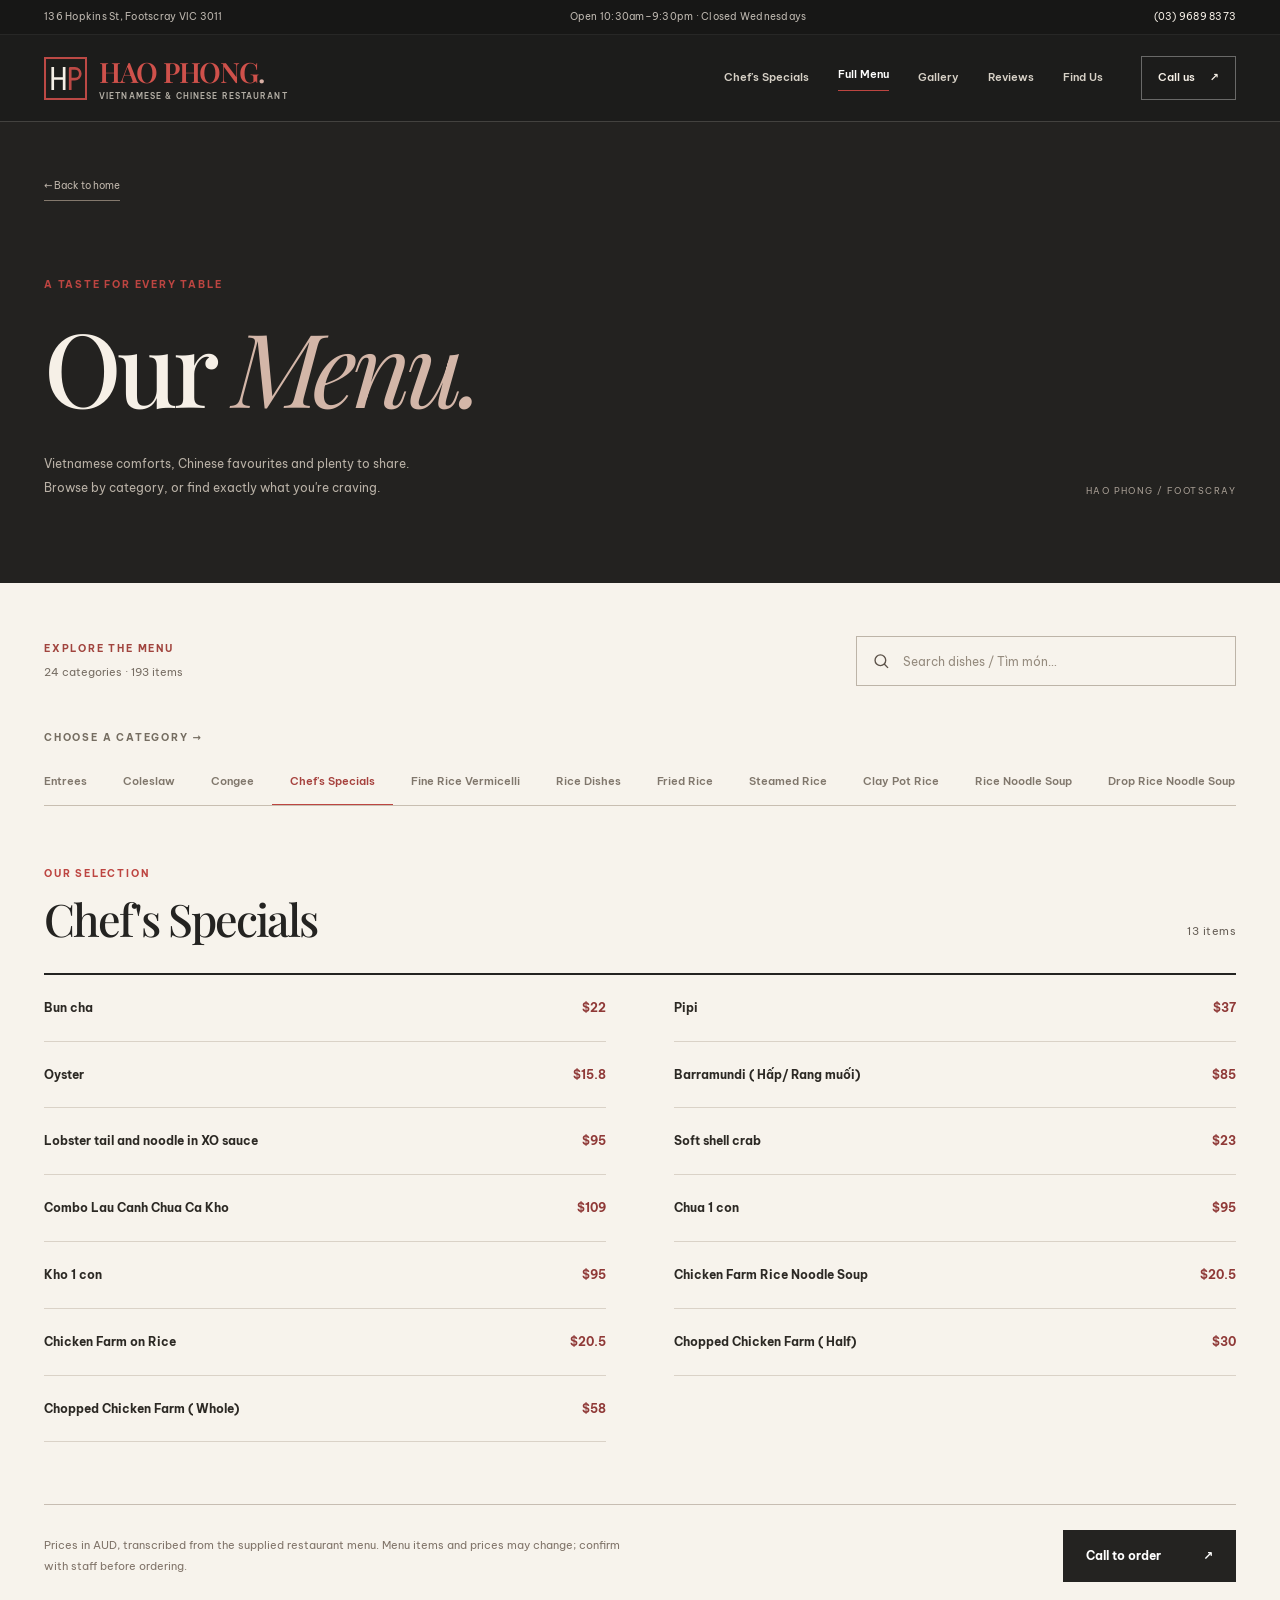
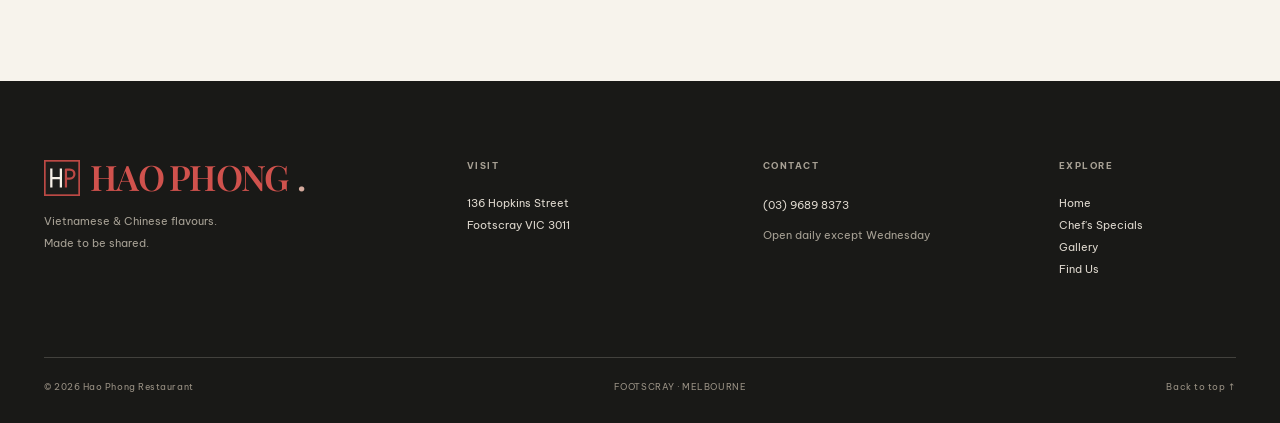
==== commit 3f97eb6d: "After feedback_1" ====
--- a/menu.html
+++ b/menu.html
@@ -1,165 +1,28 @@
-
-<!DOCTYPE html>
+<!doctype html>
 <html lang="en">
 <head>
-  <meta charset="UTF-8">
-  <meta name="viewport" content="width=device-width, initial-scale=1">
-  <meta name="theme-color" content="#f8f5ef">
-  <meta name="description" content="Full Vietnamese and Chinese menu at Hao Phong Restaurant Footscray. Browse by category with prices.">
-  <title>Our Menu | Hao Phong Restaurant</title>
-
-  <link rel="preconnect" href="https://fonts.googleapis.com">
-  <link rel="preconnect" href="https://fonts.gstatic.com" crossorigin>
-  <link href="https://fonts.googleapis.com/css2?family=Be+Vietnam+Pro:wght@400;500;600;700&family=DM+Mono:wght@400;500&family=Fraunces:ital,opsz,wght@0,9..144,500;0,9..144,600;0,9..144,700;1,9..144,500&display=swap" rel="stylesheet">
-  
-
-  <link rel="stylesheet" href="styles.css">
-  <script src="menu-data.js" defer></script>
-  <script src="script.js" defer></script>
+<meta charset="utf-8">
+<meta name="viewport" content="width=device-width, initial-scale=1">
+<meta name="theme-color" content="#1d1d1b">
+<meta name="description" content="Explore the full Hao Phong Vietnamese and Chinese menu in Footscray, Melbourne. Browse all categories and original listed prices.">
+<meta property="og:title" content="Full Menu — Hao Phong Restaurant">
+<meta property="og:description" content="24 categories and 193 original menu listings in English, Vietnamese and Chinese where supplied.">
+<title>Full Menu | Hao Phong Restaurant Footscray</title>
+<link rel="preconnect" href="https://fonts.googleapis.com"><link rel="preconnect" href="https://fonts.gstatic.com" crossorigin>
+<link href="https://fonts.googleapis.com/css2?family=Be+Vietnam+Pro:wght@400;500;600;700&family=Playfair+Display:wght@400;500;600;700&family=Noto+Sans+SC:wght@400;500&display=swap" rel="stylesheet">
+<link rel="icon" href="assets/hao-phong-mark.svg" type="image/svg+xml">
+<link rel="stylesheet" href="styles.css">
+<script src="site-config.js" defer></script>
+<script src="menu-data.js" defer></script><script src="script.js" defer></script>
 </head>
-
 <body data-page="menu">
-  <div class="topbar">
-    <div class="container topbar-inner">
-      <span>136 Hopkins St, Footscray VIC 3011</span>
-      <span>10:30am – 9:30pm · Closed Wednesday</span>
-      <a href="tel:+61396898373">(03) 9689 8373</a>
-    </div>
-  </div>
-
-  <header class="site-header" id="top">
-    <div class="container header-inner">
-      <a href="index.html" class="brand" aria-label="Hao Phong homepage">
-        <strong>HAO PHONG</strong>
-        <span>VIETNAMESE & CHINESE RESTAURANT</span>
-      </a>
-
-      <button id="mobileToggle" class="mobile-toggle"
-              aria-label="Toggle navigation" aria-expanded="false"
-              aria-controls="mainNav" type="button">
-        <span></span><span></span><span></span>
-      </button>
-
-      <nav class="main-nav" id="mainNav">
-		<a href="index.html#specials">Chef's Specials</a>
-		<a href="menu.html" class="active" aria-current="page">Our Menu</a>
-        <a href="index.html#gallery">Gallery</a>
-        <a href="index.html#reviews">Reviews</a>
-        <a href="index.html#visit">Find Us</a>
-      </nav>
-
-      <a class="header-call" href="tel:+61396898373">
-        Call Us ↗
-      </a>
-    </div>
-  </header>
-
-  <main>
-    <section class="menu-hero">
-      <div class="container menu-hero-inner">
-        <a class="back-link" href="index.html">← Back to Home</a>
-        <p class="eyebrow">VIETNAMESE & CHINESE CUISINE</p>
-        <h1>Our Menu<span>.</span></h1>
-        <p>
-          Explore the complete Hao Phong menu.
-          Select a category below to discover our dishes.
-        </p>
-      </div>
-    </section>
-
-    <section class="menu-page-section">
-      <div class="container">
-
-        <div class="menu-controls">
-          <div>
-            <p class="small-heading">BROWSE BY CATEGORY</p>
-            <span id="menuTotalCategories"></span>
-          </div>
-
-          <label class="search-field">
-            <span aria-hidden="true">⌕</span>
-            <input id="menuSearch"
-              type="search"
-              placeholder="Search any dish..."
-              aria-label="Search all menu items"
-              autocomplete="off">
-          </label>
-        </div>
-
-        <div class="category-scroller">
-          <div class="category-tabs"
-               id="menuCategories"
-               role="group"
-               aria-label="Menu categories"></div>
-        </div>
-
-        <div class="menu-content-header">
-          <div>
-            <p class="eyebrow" id="categoryEyebrow">OUR SELECTION</p>
-            <h2 id="selectedCategoryTitle">Chef's Specials</h2>
-          </div>
-          <span id="menuItemCount" aria-live="polite"></span>
-        </div>
-
-        <!-- Only chosen category is rendered.
-             Searching shows matches from every category. -->
-        <div class="menu-items" id="menuItems"></div>
-
-        <div id="menuEmpty" class="menu-empty" hidden>
-          <h3>No dishes found</h3>
-          <p>Try a different keyword or select another category.</p>
-          <button type="button" id="clearSearch"
-                  class="button button-outline">Clear search</button>
-        </div>
-
-        <div class="menu-page-footer">
-          <p>
-            Prices are in Australian dollars. Please confirm
-            current prices and availability with the restaurant.
-          </p>
-
-          <a href="tel:+61396898373" class="button button-primary">
-            Call Restaurant ↗
-          </a>
-        </div>
-      </div>
-    </section>
-  </main>
-
-  <footer class="footer">
-    <div class="container footer-grid">
-      <div class="footer-brand">
-        <strong>HAO PHONG</strong>
-        <span>VIETNAMESE & CHINESE RESTAURANT</span>
-      </div>
-
-      <div>
-        <small>LOCATION</small>
-        <p>136 Hopkins St<br>Footscray VIC 3011</p>
-      </div>
-
-      <div>
-        <small>CONTACT</small>
-        <a href="tel:+61396898373">(03) 9689 8373</a>
-      </div>
-
-      <div class="footer-links">
-        <small>EXPLORE</small>
-        <a href="index.html">Home</a>
-        <a href="index.html#specials">Chef's Specials</a>
-        <a href="index.html#gallery">Gallery</a>
-        <a href="index.html#reviews">Reviews</a>
-      </div>
-    </div>
-
-    <div class="container footer-bottom">
-      <span>© 2026 Hao Phong Restaurant</span>
-      <span>haophong.com.au</span>
-    </div>
-  </footer>
-
-  <a class="mobile-call" href="tel:+61396898373">
-    Call Hao Phong · (03) 9689 8373
-  </a>
-</body>
-</html>
+<a class="skip-link" href="#main">Skip to content</a>
+<div class="announcement"><div class="container announcement-inner"><span>136 Hopkins St, Footscray VIC 3011</span><span>Open 10:30am–9:30pm · Closed Wednesdays</span><a href="tel:+61396898373">(03) 9689 8373</a></div></div>
+<header class="site-header" id="top"><div class="container header-inner"><a class="brand" href="index.html" aria-label="Hao Phong Restaurant home"><img class="brand-icon" src="assets/hao-phong-mark.svg" width="43" height="43" alt="" aria-hidden="true"><span class="brand-text"><strong>HAO PHONG<span class="brand-mark">.</span></strong><small>VIETNAMESE & CHINESE RESTAURANT</small></span></a><button id="mobileToggle" class="mobile-toggle" aria-label="Open navigation" aria-controls="mainNav" aria-expanded="false" type="button"><span></span><span></span><span></span></button><nav class="main-nav" id="mainNav" aria-label="Main navigation"><a href="index.html#specials">Chef's Specials</a><a href="menu.html" aria-current="page" class="active">Full Menu</a><a href="index.html#gallery">Gallery</a><a href="index.html#reviews">Reviews</a><a href="index.html#visit">Find Us</a></nav><a class="header-call" href="tel:+61396898373">Call us <span aria-hidden="true">↗</span></a></div></header>
+<main id="main"><section class="menu-hero"><div class="container menu-hero-inner"><a class="back-link" href="index.html">← Back to home</a><p class="eyebrow">A TASTE FOR EVERY TABLE</p><h1>Our <em>Menu.</em></h1><div class="menu-hero-footer"><p>Vietnamese comforts, Chinese favourites and plenty to share.<br>Browse by category, or find exactly what you're craving.</p><span>HAO PHONG / FOOTSCRAY</span></div></div></section>
+<section class="menu-page-section"><div class="container"><div class="menu-controls"><div><p class="small-heading">EXPLORE THE MENU</p><p class="menu-count-text"><span id="menuTotalCategories">Loading menu…</span> · <span id="menuTotalItems"></span></p></div><label class="search-field"><svg viewBox="0 0 24 24" width="20" height="20" fill="none" stroke="currentColor" stroke-width="1.8" aria-hidden="true"><circle cx="11" cy="11" r="7"></circle><path d="m16 16 5 5"></path></svg><input id="menuSearch" type="search" placeholder="Search dishes / Tìm món…" aria-label="Search all menu items, including Vietnamese without accents and Chinese" autocomplete="off"></label></div>
+<p class="category-helper">CHOOSE A CATEGORY <span aria-hidden="true">→</span></p><div class="category-scroller"><div class="category-tabs" id="menuCategories" role="group" aria-label="Choose menu category"></div></div>
+<div class="menu-content-header"><div><p class="eyebrow" id="categoryEyebrow">OUR SELECTION</p><h2 id="selectedCategoryTitle">Chef's Specials</h2></div><span id="menuItemCount" aria-live="polite"></span></div><div class="menu-items" id="menuItems"></div><div id="menuEmpty" class="menu-empty" hidden><h3>No dishes found.</h3><p>Try another name, or browse by category.</p><button type="button" id="clearSearch" class="button button-dark">Clear search</button></div><div class="menu-page-footer"><p>Prices in AUD, transcribed from the supplied restaurant menu. Menu items and prices may change; confirm with staff before ordering.</p><a href="tel:+61396898373" class="button button-dark">Call to order <span aria-hidden="true">↗</span></a></div></div></section></main>
+<footer class="footer"><div class="container footer-main"><div class="footer-identity"><a href="index.html" class="footer-logo"><img src="assets/hao-phong-mark.svg" width="36" height="36" alt="" aria-hidden="true"> HAO PHONG<span>.</span></a><p>Vietnamese & Chinese flavours.<br>Made to be shared.</p></div><div><small>VISIT</small><address>136 Hopkins Street<br>Footscray VIC 3011</address></div><div><small>CONTACT</small><a href="tel:+61396898373">(03) 9689 8373</a><p>Open daily except Wednesday</p></div><div class="footer-nav"><small>EXPLORE</small><a href="index.html">Home</a><a href="menu.html#chef-specials">Chef's Specials</a><a href="index.html#gallery">Gallery</a><a href="index.html#visit">Find Us</a></div></div><div class="container footer-bottom"><span>© 2026 Hao Phong Restaurant</span><span>FOOTSCRAY · MELBOURNE</span><a href="#top">Back to top ↑</a></div></footer>
+<a class="mobile-call" href="tel:+61396898373">Call Hao Phong <span>(03) 9689 8373 ↗</span></a>
+</body></html>
--- a/styles.css
+++ b/styles.css
@@ -1,2006 +1,54 @@
-:root {
-  --red: #9f2429;
-  --red-dark: #79191f;
-  --ink: #251f1b;
-  --muted: #736b64;
-  --cream: #f8f5ef;
-  --sand: #f0ebe2;
-  --white: #fff;
-  --line: #e0d9cf;
-  --max: 1280px;
-  --sans: "Be Vietnam Pro", "Microsoft YaHei", sans-serif;
-  --serif: "Fraunces", Georgia, serif;
-  --mono: "DM Mono", "Microsoft YaHei", monospace;
+/* HAO PHONG RESTAURANT — V6 | restrained dark editorial restaurant design */
+:root{
+ --night:#1d1d1b;--night-2:#242321;--night-3:#2b2926;--cream:#f2eee6;--paper:#f7f3ec;--ivory:#f6f0e7;--muted:#b4afa6;--ink:#242321;--red:#bd4541;--red-dark:#a93a37;--stroke:rgba(246,240,231,.18);--paper-stroke:#d6cfc2;
+ --serif:"Playfair Display",Georgia,serif;--sans:"Be Vietnam Pro",system-ui,-apple-system,sans-serif;--cjk:"Noto Sans SC","Microsoft YaHei","PingFang SC",sans-serif;--max:1240px;
 }
+*{box-sizing:border-box}html{scroll-behavior:smooth}body{margin:0;color:var(--ivory);background:var(--night);font-family:var(--sans);font-size:14px;line-height:1.75;-webkit-font-smoothing:antialiased}a{color:inherit;text-decoration:none}button,input{font:inherit}button{cursor:pointer}img{display:block;max-width:100%}h1,h2,h3,p,figure{margin-top:0}h1,h2,h3{overflow-wrap:break-word}address{font-style:normal}[hidden]{display:none!important}::selection{background:var(--red);color:white}
+a:focus-visible,button:focus-visible,input:focus-visible,.carousel-track:focus-visible{outline:2px solid var(--red);outline-offset:4px}.skip-link{position:absolute;top:-120px;left:16px;z-index:300;background:var(--paper);color:var(--ink);padding:12px 20px}.skip-link:focus{top:16px}
+.container{width:min(var(--max),calc(100% - 88px));margin-inline:auto}section[id]{scroll-margin-top:105px}
+.eyebrow,.small-heading,.category-helper{font-size:10px;letter-spacing:.18em;font-weight:700;text-transform:uppercase;line-height:1.8;color:var(--red)}.eyebrow{margin:0 0 19px}.eyebrow-line{display:inline-block;width:24px;height:1px;vertical-align:middle;background:currentColor;margin-right:10px}
+h1,h2{font-family:var(--serif);font-weight:500;letter-spacing:-.045em;line-height:1.15}h1 em,h2 em{font-weight:400;letter-spacing:-.05em}
+.underlined-link{display:inline-flex;align-items:center;gap:24px;border-bottom:1px solid currentColor;padding-bottom:8px;font-weight:600;font-size:12px;transition:color .2s}.underlined-link:hover{color:#db8c81}
+.button{display:inline-flex;justify-content:space-between;align-items:center;gap:42px;min-height:52px;padding:13px 22px;text-decoration:none;font-size:12px;font-weight:700;border:1px solid transparent;line-height:1.4;transition:background .2s,border-color .2s,transform .2s}.button:hover{transform:translateY(-2px)}.button-red{background:var(--red);color:white}.button-red:hover{background:var(--red-dark)}.button-dark{background:var(--ink);color:white}.button-dark:hover{background:#46413b}
+/* masthead */
+.announcement{background:#171716;border-bottom:1px solid rgba(255,255,255,.07);color:#bdb7af}.announcement-inner{min-height:34px;display:flex;justify-content:space-between;align-items:center;gap:24px;font-size:10px;letter-spacing:.025em}.announcement a{color:var(--ivory)}.announcement a:hover{color:var(--red)}
+.site-header{position:sticky;top:0;z-index:100;background:rgba(29,29,27,.965);border-bottom:1px solid var(--stroke);backdrop-filter:blur(14px)}.header-inner{display:flex;min-height:86px;align-items:center;gap:38px}.brand{flex-shrink:0;display:flex;flex-direction:column;gap:2px;line-height:1.2}.brand strong{font-family:var(--serif);font-size:28px;letter-spacing:-.045em;font-weight:600;color:#cf514b}.brand-mark{color:#d8afa4}.brand small{font-size:8px;letter-spacing:.14em;color:var(--muted);font-weight:600}.main-nav{margin-left:auto;display:flex;gap:29px;align-items:center}.main-nav a{font-size:11px;font-weight:600;color:#d6d0c6;transition:color .2s;white-space:nowrap}.main-nav a:hover,.main-nav a.active{color:white}.main-nav a.active{border-bottom:1px solid var(--red);padding-bottom:5px}.header-call{border:1px solid rgba(255,255,255,.34);padding:11px 16px;white-space:nowrap;font-size:11px;font-weight:600;transition:border-color .2s}.header-call span{padding-left:12px}.header-call:hover{border-color:var(--red)}.mobile-toggle{display:none}
+/* opening feature */
+.hero{padding:87px 0 80px;background:var(--night);overflow:hidden}.hero-grid{display:grid;grid-template-columns:.85fr 1.15fr;gap:clamp(42px,6vw,100px);align-items:center}.hero-copy{padding-bottom:16px}.hero h1{font-size:clamp(55px,6.6vw,104px);margin:0 0 27px;color:var(--ivory);letter-spacing:-.07em;line-height:1.06;white-space:nowrap}.hero h1 em{color:#d3b6a8}.hero-subhead{font-size:14px;font-weight:600;margin-bottom:16px}.hero-subhead span{font-weight:400;color:#cbc4ba}.hero-description{max-width:450px;color:#bdb8b0;line-height:1.9;font-size:13px;margin:0 0 34px}.hero-actions{display:flex;align-items:center;gap:32px;flex-wrap:wrap}.hero-note{margin-top:71px;font-size:10px;letter-spacing:.08em;color:#aaa39a;text-transform:uppercase}.note-dot{display:inline-block;width:3px;height:3px;background:var(--red);border-radius:50%;vertical-align:middle;margin:0 7px}.hero-art{min-width:0}.hero-photo{background:#e9e7df;min-height:450px;height:min(38vw,560px);border:10px solid #e8e3db;display:flex;align-items:center;justify-content:center;overflow:hidden}.hero-photo img{width:100%;height:100%;object-fit:contain}.photo-credit{display:flex;justify-content:space-between;gap:16px;font-size:9px;color:#a59e95;letter-spacing:.15em;font-weight:600;margin:13px 0 0}
+.quick-info{border-top:1px solid var(--stroke);border-bottom:1px solid var(--stroke);background:#21211f}.info-grid{display:grid;grid-template-columns:repeat(4,1fr)}.info-grid>div{display:flex;flex-direction:column;gap:4px;justify-content:center;min-height:109px;padding:17px 25px;border-right:1px solid var(--stroke)}.info-grid>div:first-child{padding-left:0}.info-grid>div:last-child{border-right:0}.info-grid small{color:#a7a197;font-size:9px;letter-spacing:.17em;font-weight:700}.info-grid a,.info-grid strong{font-size:12px;font-weight:600;color:#efe8dd}.info-grid a:hover{color:#e98a80}.info-grid a span{color:var(--red)}
+/* headings */
+.section{padding:116px 0}.section-heading{display:grid;grid-template-columns:1fr minmax(255px,360px);align-items:end;gap:70px;margin-bottom:38px}.section-heading h2{font-size:clamp(43px,4.7vw,70px);margin:0}.section-heading h2 em{color:#d3b7a5}.section-description,.heading-aside>p{max-width:360px;margin:0;color:#b4aea5;line-height:1.95;font-size:13px}.heading-aside{justify-self:end;width:100%}.heading-aside>p{margin-bottom:22px}.section-end,.gallery-end{display:flex;align-items:center;justify-content:space-between;gap:24px;border-top:1px solid var(--stroke);margin-top:36px;padding-top:23px}.section-end>span,.gallery-end>span{font-size:9px;color:#a8a196;letter-spacing:.16em;font-weight:600}
+/* carousel */
+.specials-section{background:var(--night-2)}.carousel-controls{display:flex;gap:11px;justify-content:flex-end;align-items:center}.carousel-count{color:#bcb6ac;font-size:10px;font-weight:600;letter-spacing:.14em;margin-right:auto}.circle-arrow{display:grid;place-items:center;width:43px;height:43px;background:transparent;border:1px solid #706d67;border-radius:50%;color:var(--ivory);font-size:18px;transition:background .2s,border-color .2s}.circle-arrow:hover:not(:disabled){background:var(--red);border-color:var(--red)}.circle-arrow:disabled{opacity:.28;cursor:not-allowed}.carousel-viewport{width:100%;overflow:hidden}.carousel-track{display:flex;gap:25px;overflow-x:auto;overscroll-behavior-x:contain;scroll-snap-type:x mandatory;scrollbar-width:none;scroll-behavior:smooth}.carousel-track::-webkit-scrollbar{display:none}.chef-card{flex:0 0 calc((100% - 50px)/3);min-width:0;scroll-snap-align:start}.chef-photo{aspect-ratio:1.22;background:#ece6dc;display:flex;align-items:center;justify-content:center;overflow:hidden}.chef-photo img{display:block;width:100%;height:100%;object-fit:contain;mix-blend-mode:normal}.chef-detail{display:flex;justify-content:space-between;align-items:start;gap:16px;padding:20px 0 8px}.dish-index{font-size:9px;letter-spacing:.16em;color:#a9a299;margin-bottom:11px;font-weight:600}.chef-detail h3{font-family:var(--serif);font-size:21px;line-height:1.42;font-weight:500;margin:0;letter-spacing:-.02em}.chef-price{white-space:nowrap;font-size:15px;font-weight:600;padding-top:27px;color:#e2c1aa}.photo-placeholder{display:flex;flex-direction:column;justify-content:center;align-items:center;width:100%;height:100%;min-height:160px;background:#33312e;color:#d2c0a6;gap:7px;text-align:center}.placeholder-symbol{font-family:var(--serif);font-size:38px;color:var(--red)}.photo-placeholder>span:nth-child(2){font-family:var(--serif);font-weight:600;font-size:23px;letter-spacing:-.05em}.photo-placeholder small{font-size:9px;letter-spacing:.16em;color:#9c968a}
+/* pale editorial interlude */
+.menu-teaser{padding:109px 0;background:var(--cream);color:var(--ink)}.teaser-layout{display:grid;grid-template-columns:1.4fr .6fr;gap:88px;align-items:end}.teaser-leading h2{font-size:clamp(43px,4.8vw,72px);line-height:1.2;margin:0}.teaser-leading h2 em{color:#976a5b}.teaser-trailing p{font-size:13px;color:#59534e;line-height:2;margin:0 0 28px}.teaser-trailing .button{width:100%;max-width:330px}.teaser-trailing>span{display:block;font-size:9px;letter-spacing:.15em;color:#8d857a;margin-top:17px}
+/* gallery: editorial staggered columns; images keep intrinsic ratios */
+.gallery-section{background:var(--night)}.gallery-grid{columns:4;column-gap:22px}.gallery-item{break-inside:avoid;display:block;margin:0 0 31px}.gallery-photo{background:#eee8df;overflow:hidden}.gallery-photo img{width:100%;height:auto;max-height:none;object-fit:contain;transition:transform .5s ease}.gallery-item:hover img{transform:scale(1.025)}.gallery-item figcaption{display:flex;align-items:baseline;gap:12px;color:#bcb6ad;font-size:10px;line-height:1.6;margin:10px 0 0}.gallery-item figcaption span{color:var(--red);font-size:9px;font-weight:700;letter-spacing:.05em}.gallery-end{margin-top:22px}
+/* considered, minimal review treatment */
+.reviews-section{background:#24221f}.review-card{flex:0 0 calc((100% - 50px)/3);min-width:0;min-height:278px;scroll-snap-align:start;border-top:1px solid #9b6259;border-bottom:1px solid var(--stroke);padding:24px 4px 23px 0;display:flex;flex-direction:column}.review-top{display:flex;justify-content:space-between;align-items:center;gap:8px;color:#a99f93;letter-spacing:.11em;font-size:9px}.review-stars{color:#dda97b;font-size:12px;letter-spacing:.04em;white-space:nowrap}.review-summary{font-family:var(--serif);font-size:clamp(17px,1.5vw,20px);line-height:1.64;letter-spacing:-.015em;margin:23px 0 28px;color:var(--ivory);flex-grow:1}.review-bottom{display:flex;align-items:end;justify-content:space-between;gap:16px}.review-bottom strong{display:block;font-size:11px;font-weight:700}.review-bottom small{display:block;font-size:9px;color:#a9a29a;margin-top:5px;line-height:1.6}.review-bottom a{font-size:10px;flex-shrink:0;color:#d6b5a2;border-bottom:1px solid #716059;white-space:nowrap}.review-bottom a:hover{color:white}
+/* location on light paper */
+.visit-section{padding:117px 0;background:var(--cream);color:var(--ink)}.visit-layout{display:grid;grid-template-columns:.85fr 1.15fr;gap:90px;align-items:start}.visit-copy h2{font-size:clamp(44px,4.9vw,73px);margin:0 0 22px;line-height:1.18}.visit-copy h2 em{color:#9d665a}.visit-intro{font-size:13px;color:#655e55;line-height:2;max-width:380px;margin-bottom:38px}.visit-details{margin-bottom:30px}.visit-details>div{padding:17px 0;border-top:1px solid var(--paper-stroke)}.visit-details>div:last-child{border-bottom:1px solid var(--paper-stroke)}.visit-details small{display:block;font-size:10px;color:#8a8076;letter-spacing:.15em;font-weight:700;margin-bottom:7px}.visit-details address,.visit-details a,.visit-details p{font-size:13px;line-height:1.8;margin:0;color:#302c28}.visit-details a:hover{color:var(--red)}.visit-details p{display:flex;justify-content:space-between;gap:24px}.visit-details p span{white-space:nowrap}.visit-details small.hours-note{font-size:10px;letter-spacing:0;font-weight:400;color:#756d62;margin-top:10px}.map-wrap{width:100%;aspect-ratio:1/1.06;background:#dbd3c7;overflow:hidden}.map-wrap iframe{height:100%;width:100%;border:0;display:block}.map-column>p{display:flex;justify-content:space-between;gap:16px;font-size:9px;letter-spacing:.16em;color:#766d62;font-weight:600;margin:14px 0 0}
+/* footer */
+.footer{background:#191917;color:#e9e3d9}.footer-main{padding:77px 0;display:grid;grid-template-columns:1.5fr 1fr 1fr .7fr;gap:43px}.footer-logo{display:inline-block;font-family:var(--serif);color:#d0524d;font-weight:600;letter-spacing:-.05em;font-size:35px;line-height:1.1}.footer-logo span{color:#d5aa9d}.footer-identity p{margin:19px 0 0;font-size:11px;line-height:2;color:#a69e91}.footer-main>div>small{display:block;color:#a7a094;font-size:9px;letter-spacing:.17em;font-weight:700;margin-bottom:18px}.footer-main address,.footer-main>div>a:not(.footer-logo),.footer-main>div>p{font-size:11px;line-height:2;color:#ded8ce}.footer-main>div>p{color:#a6a094;margin:7px 0 0}.footer-nav{display:flex;flex-direction:column;align-items:start}.footer-nav a:hover,.footer-main>div>a:hover{color:#e59288}.footer-bottom{border-top:1px solid var(--stroke);padding:21px 0 28px;display:flex;align-items:center;justify-content:space-between;gap:18px;font-size:9px;color:#999184;letter-spacing:.06em}.footer-bottom a:hover{color:white}.mobile-call{display:none}
+/* menu route */
+.menu-hero{padding:50px 0 84px;background:#232220;color:var(--ivory)}.back-link{font-size:10px;color:#beb5aa;border-bottom:1px solid #84796d;display:inline-block;padding-bottom:5px;margin-bottom:75px}.menu-hero .eyebrow{margin-bottom:13px}.menu-hero h1{font-size:clamp(62px,8vw,114px);margin:0 0 28px}.menu-hero h1 em{color:#d3b6a8}.menu-hero-footer{display:flex;justify-content:space-between;align-items:end;gap:25px}.menu-hero-footer p{font-size:12px;color:#b9b1a6;line-height:1.95;margin:0}.menu-hero-footer span{font-size:9px;letter-spacing:.16em;color:#a59c92}
+.menu-page-section{padding:53px 0 99px;background:var(--paper);color:var(--ink);min-height:62vh}.menu-controls{display:flex;align-items:center;justify-content:space-between;gap:24px;margin-bottom:43px}.small-heading{color:#a1443e;margin:0 0 5px}.menu-count-text{margin:0;font-size:11px;color:#776e64}.search-field{display:flex;align-items:center;gap:11px;background:transparent;border:1px solid #bdb4a8;padding:0 15px;width:min(380px,100%);color:#5c5249;transition:border-color .2s}.search-field:focus-within{border-color:var(--red)}.search-field input{height:48px;width:100%;border:0;outline:0;color:var(--ink);background:transparent;font-size:12px;min-width:0}.search-field input:focus-visible{outline:none}.search-field input::placeholder{color:#958b7e}.category-helper{color:#756d61;margin:0 0 13px}.category-scroller{overflow-x:auto;scrollbar-width:thin;scrollbar-color:#b9a79b transparent;overscroll-behavior-x:contain;scroll-behavior:smooth;border-bottom:1px solid #c8beb1;margin-bottom:59px}.category-tabs{display:flex;align-items:center;gap:0;width:max-content;max-width:none}.category-tabs button{border:0;border-bottom:2px solid transparent;margin-bottom:-1px;white-space:nowrap;background:transparent;color:#80776c;padding:13px 18px 14px;font-size:11px;font-weight:600;line-height:1.5;transition:color .2s,border-color .2s}.category-tabs button:first-child{padding-left:0}.category-tabs button:hover{color:var(--red)}.category-tabs button.active{color:#a6413d;border-bottom-color:var(--red)}
+.menu-content-header{display:flex;justify-content:space-between;align-items:end;gap:25px;border-bottom:2px solid var(--ink);padding-bottom:25px}.menu-content-header .eyebrow{margin:0 0 7px}.menu-content-header h2{font-size:clamp(32px,3.5vw,50px);margin:0;line-height:1.3}.menu-content-header>span{color:#686058;white-space:nowrap;font-size:11px;letter-spacing:.04em;margin-bottom:7px}.menu-items{display:grid;grid-template-columns:repeat(2,minmax(0,1fr));column-gap:68px;align-items:start}.menu-item{display:flex;justify-content:space-between;align-items:baseline;gap:20px;padding:23px 0;border-bottom:1px solid #dad2c7;min-width:0}.menu-item-main{min-width:0;display:flex;flex-direction:column;align-items:start;gap:6px}.menu-item-main strong{font-size:12px;line-height:1.65;font-weight:700;color:#2c2924}.item-number{color:#aa5f54;font-weight:500}.menu-item-main small{color:#756e65;font-size:11px;line-height:1.65}.menu-item-main small.chinese-name{font-family:var(--cjk);font-size:12px}.menu-item-main small.search-category{color:#a7423e;border-top:1px solid #d8c9be;padding-top:6px;margin-top:3px;letter-spacing:.03em;font-size:10px}.menu-price{font-size:12px;color:#8f3937;font-weight:700;flex-shrink:0;text-align:right;max-width:150px;line-height:1.65}.menu-empty{padding:60px 0;border-bottom:1px solid var(--paper-stroke)}.menu-empty h3{font-family:var(--serif);font-weight:500;font-size:28px;margin-bottom:8px}.menu-empty p{color:#786e66}.menu-page-footer{margin-top:62px;padding-top:25px;display:flex;justify-content:space-between;align-items:center;gap:28px;border-top:1px solid #c7bdb2}.menu-page-footer p{font-size:11px;color:#807469;max-width:600px;margin:0;line-height:1.9}.menu-page-footer .button{flex-shrink:0}
+/* mid-sized devices */
+@media(max-width:1100px){.container{width:min(var(--max),calc(100% - 60px))}.main-nav{gap:17px}.header-inner{gap:24px}.brand strong{font-size:25px}.header-call{padding:10px 13px}.hero-grid{gap:36px}.hero h1{font-size:clamp(53px,6.8vw,76px)}.hero-photo{min-height:365px}.chef-card,.review-card{flex-basis:calc((100% - 25px)/2)}.gallery-grid{columns:3}.visit-layout{gap:45px}.teaser-layout{gap:48px}.footer-main{grid-template-columns:1.2fr 1fr 1fr .7fr;gap:24px}}
+@media(max-width:900px){.announcement-inner>span:nth-child(2){display:none}.site-header{top:0}.header-inner{min-height:76px}.mobile-toggle{width:43px;height:40px;display:flex;flex-direction:column;align-items:center;justify-content:center;gap:6px;background:none;border:1px solid #635d54;margin-left:auto;order:2}.mobile-toggle span{display:block;width:20px;height:1px;background:#f0e8dc}.main-nav{position:absolute;top:100%;left:0;right:0;margin:0;background:#252420;border-bottom:1px solid #60574b;display:none;flex-direction:column;align-items:stretch;gap:0;padding:12px 30px 25px;max-height:calc(100vh - 76px);overflow-y:auto}.main-nav.open{display:flex}.main-nav a{padding:15px 0;font-size:13px;border-bottom:1px solid #49443d!important}.header-call{order:1;margin-left:auto}.hero{padding:72px 0 62px}.hero-grid{grid-template-columns:1fr 1.06fr;gap:22px}.hero h1{font-size:clamp(49px,6.4vw,68px)}.hero-subhead{font-size:12px}.hero-description{font-size:12px}.hero-photo{min-height:310px;height:39vw}.hero-note{margin-top:36px}.info-grid{grid-template-columns:repeat(2,1fr)}.info-grid>div:nth-child(2){border-right:0}.info-grid>div:nth-child(-n+2){border-bottom:1px solid var(--stroke)}.info-grid>div:first-child{padding-left:25px}.section{padding:86px 0}.section-heading{gap:36px}.visit-section{padding:86px 0}.visit-layout{grid-template-columns:1fr 1fr}.visit-details p{display:block}.visit-details p span{display:block}.footer-main{grid-template-columns:repeat(2,1fr);row-gap:36px}}
+@media(max-width:640px){body{padding-bottom:57px}.container{width:calc(100% - 38px)}section[id]{scroll-margin-top:85px}.announcement-inner{min-height:29px;font-size:9px}.announcement-inner span:first-child{white-space:nowrap;overflow:hidden;text-overflow:ellipsis}.announcement-inner>a{display:none}.header-inner{min-height:72px;gap:12px}.brand strong{font-size:25px}.brand small{font-size:7px;letter-spacing:.08em}.header-call{display:none}.main-nav{max-height:calc(100vh - 72px);padding:10px 19px 22px}.hero{padding:57px 0 52px}.hero-grid{grid-template-columns:1fr;gap:40px}.hero-copy{padding:0}.hero h1{font-size:clamp(55px,14.5vw,83px);margin-bottom:24px}.hero-subhead{font-size:13px;max-width:370px}.hero-description{font-size:12px;max-width:350px;margin-bottom:28px}.hero-actions{gap:26px}.hero-note{margin-top:45px}.hero-photo{height:72vw;min-height:260px;max-height:420px;border-width:6px}.photo-credit{font-size:8px}.info-grid{grid-template-columns:1fr 1fr}.info-grid>div{min-height:99px;padding:15px 13px}.info-grid>div:first-child{padding-left:0}.info-grid small{font-size:8px}.info-grid a,.info-grid strong{font-size:10px;line-height:1.65}.section{padding:75px 0}.section-heading{display:block;margin-bottom:30px}.section-heading h2{font-size:clamp(40px,10.5vw,62px)}.section-description,.heading-aside>p{font-size:12px;max-width:380px;margin-top:20px}.heading-aside{margin-top:16px}.heading-aside>p{margin-bottom:18px}.carousel-controls{gap:9px;margin-top:13px}.carousel-count{font-size:10px}.circle-arrow{height:40px;width:40px}.carousel-track{gap:14px}.chef-card,.review-card{flex-basis:100%}.chef-photo{aspect-ratio:1.3}.chef-detail{padding-top:17px}.chef-detail h3{font-size:21px}.section-end,.gallery-end{align-items:start;flex-direction:column;gap:12px}.section-end>span,.gallery-end>span{font-size:8px}.underlined-link{font-size:11px}.menu-teaser{padding:75px 0}.teaser-layout{grid-template-columns:1fr;gap:30px}.teaser-leading h2{font-size:clamp(39px,10vw,61px)}.teaser-trailing p{max-width:420px;font-size:12px}.gallery-grid{columns:2;column-gap:13px}.gallery-item{margin-bottom:23px}.gallery-item figcaption{font-size:9px;gap:7px;line-height:1.5;margin-top:8px}.gallery-item figcaption span{font-size:8px}.reviews-section .review-summary{font-size:20px}.review-card{min-height:280px}.visit-section{padding:76px 0}.visit-layout{grid-template-columns:1fr;gap:45px}.visit-copy h2{font-size:clamp(43px,10vw,60px)}.visit-intro{font-size:12px}.visit-details p{display:flex}.visit-details p span{display:block}.map-wrap{aspect-ratio:1.12}.map-column>p{font-size:8px}.footer-main{grid-template-columns:1fr 1fr;gap:32px 16px;padding:56px 0}.footer-identity{grid-column:1/-1}.footer-logo{font-size:34px}.footer-main>div>small{font-size:8px}.footer-bottom{flex-wrap:wrap;font-size:8px;padding:20px 0 25px}.footer-bottom span:nth-child(2){display:none}.mobile-call{position:fixed;bottom:0;left:0;right:0;z-index:110;display:flex;align-items:center;justify-content:space-between;min-height:57px;background:var(--red);color:white;padding:0 20px;box-shadow:0 -5px 30px rgba(0,0,0,.18);font-weight:700;font-size:12px}.mobile-call span{font-weight:500}.menu-hero{padding:32px 0 58px}.back-link{margin-bottom:54px}.menu-hero h1{font-size:clamp(58px,15vw,86px)}.menu-hero-footer{display:block}.menu-hero-footer span{display:block;margin-top:24px}.menu-hero-footer p{font-size:11px}.menu-page-section{padding:35px 0 75px}.menu-controls{display:block;margin-bottom:33px}.menu-count-text{margin-bottom:20px}.search-field{width:100%}.category-scroller{margin-bottom:40px}.category-tabs button{font-size:11px;padding-inline:15px}.menu-content-header{align-items:start;gap:15px;padding-bottom:18px}.menu-content-header h2{font-size:clamp(31px,8vw,41px)}.menu-content-header>span{font-size:10px;margin-top:25px}.menu-items{grid-template-columns:1fr;column-gap:0}.menu-item{padding:18px 0}.menu-item-main strong{font-size:12px}.menu-item-main small{font-size:11px}.menu-price{font-size:11px;max-width:116px}.menu-page-footer{margin-top:43px;display:block}.menu-page-footer p{margin-bottom:25px}.menu-page-footer .button{width:100%}}
+@media(max-width:370px){.container{width:calc(100% - 30px)}.hero h1{font-size:52px}.brand strong{font-size:23px}.mobile-call{font-size:11px}.info-grid a,.info-grid strong{font-size:9px}.menu-item{gap:10px}.menu-item-main strong{font-size:11px}.visit-details p{display:block}}
+@media(prefers-reduced-motion:reduce){html{scroll-behavior:auto}*,*::before,*::after{scroll-behavior:auto!important;transition:none!important;animation:none!important}}
 
-* { box-sizing: border-box; }
 
-html { scroll-behavior: smooth; }
-
-body {
-  margin: 0;
-  color: var(--ink);
-  background: var(--cream);
-  font-family: var(--sans);
-  -webkit-font-smoothing: antialiased;
-  -moz-osx-font-smoothing: grayscale;
-}
-
-a { color: inherit; text-decoration: none; }
-button, input { font: inherit; }
-button { cursor: pointer; }
-img { display: block; max-width: 100%; }
-[hidden] { display: none !important; }
-
-button:focus-visible,
-a:focus-visible,
-input:focus-visible {
-  outline: 2px solid var(--red);
-  outline-offset: 3px;
-}
-
-.container {
-  width: min(var(--max), calc(100% - 56px));
-  margin: 0 auto;
-}
-
-section[id] { scroll-margin-top: 110px; }
-
-.eyebrow {
-  margin: 0 0 14px;
-  color: var(--red);
-  font-family: var(--mono);
-  font-size: 11px;
-  font-weight: 500;
-  letter-spacing: .16em;
-  text-transform: uppercase;
-}
-
-h1, h2, h3, p { overflow-wrap: break-word; }
-
-/* ======================================
-   TOP BAR + HEADER
-====================================== */
-
-.topbar {
-  background: var(--ink);
-  color: #f8f3ed;
-  font-family: var(--mono);
-  font-size: 11px;
-  letter-spacing: .03em;
-  font-variant-numeric: tabular-nums;
-}
-
-.topbar-inner {
-  min-height: 37px;
-  display: flex;
-  align-items: center;
-  justify-content: space-between;
-  gap: 20px;
-}
-
-.site-header {
-  position: sticky;
-  top: 0;
-  z-index: 100;
-  background: rgba(248,245,239,.97);
-  border-bottom: 1px solid var(--line);
-  backdrop-filter: blur(12px);
-}
-
-.header-inner {
-  min-height: 85px;
-  display: flex;
-  align-items: center;
-  gap: 32px;
-}
-
-.brand {
-  display: flex;
-  flex-direction: column;
-  gap: 7px;
-  margin-right: auto;
-}
-
-.brand strong {
-  color: var(--red);
-  font-family: var(--serif);
-  font-size: 28px;
-  font-weight: 700;
-  letter-spacing: -.03em;
-  line-height: 1;
-}
-
-.brand span {
-  font-family: var(--mono);
-  font-size: 10px;
-  font-weight: 500;
-  letter-spacing: .12em;
-  text-transform: uppercase;
-}
-
-.main-nav {
-  display: flex;
-  align-items: center;
-  gap: 26px;
-}
-
-.main-nav a {
-  position: relative;
-  padding: 32px 0;
-  font-size: 12px;
-  font-weight: 600;
-  white-space: nowrap;
-}
-
-.main-nav a::after {
-  content: "";
-  position: absolute;
-  bottom: 23px;
-  left: 0;
-  right: 100%;
-  height: 2px;
-  background: var(--red);
-  transition: right .2s;
-}
-
-.main-nav a:hover::after,
-.main-nav a.active::after {
-  right: 0;
-}
-
-.header-call {
-  padding: 13px 18px;
-  background: var(--ink);
-  color: white;
-  font-size: 12px;
-  font-weight: 600;
-  white-space: nowrap;
-}
-
-.header-call:hover {
-  background: var(--red);
-}
-
-.mobile-toggle { display: none; }
-
-/* ======================================
-   BUTTONS
-====================================== */
-
-.button {
-  min-height: 47px;
-  padding: 0 22px;
-  display: inline-flex;
-  align-items: center;
-  justify-content: center;
-  gap: 15px;
-  font-size: 12px;
-  font-weight: 600;
-  border: 1px solid transparent;
-  transition: background .2s, color .2s;
-}
-
-.button-primary {
-  background: var(--red);
-  color: white;
-}
-
-.button-primary:hover {
-  background: var(--red-dark);
-}
-
-.button-outline {
-  background: transparent;
-  border-color: var(--ink);
-}
-
-.button-outline:hover {
-  background: var(--ink);
-  color: white;
-}
-
-.text-link {
-  display: inline-flex;
-  align-items: center;
-  padding-bottom: 6px;
-  border-bottom: 1px solid currentColor;
-  font-size: 12px;
-  font-weight: 600;
-}
-
-.text-link:hover { color: var(--red); }
-
-/* ======================================
-   HERO
-====================================== */
-
-.hero { background: #fff; }
-
-.hero-grid {
-  min-height: 590px;
-  display: grid;
-  grid-template-columns: minmax(0, 1.18fr) minmax(0, .9fr);
-}
-
-.hero-image {
-  display: flex;
-  align-items: center;
-  justify-content: center;
-  min-width: 0;
-  background: white;
-}
-
-.hero-image img {
-  width: 100%;
-  max-height: 640px;
-  object-fit: contain;
-}
-
-.hero-copy {
-  display: flex;
-  flex-direction: column;
-  justify-content: center;
-  padding: 60px 45px 60px 65px;
-}
-
-.hero-copy h1 {
-  margin: 0;
-  font: 700 clamp(68px, 6.6vw, 102px)/.95 var(--serif);
-  letter-spacing: -.03em;
-  color: var(--red);
-}
-
-.hero-copy h1 span { color: var(--ink); }
-
-.hero-copy h2 {
-  margin: 28px 0 14px;
-  font: italic 500 20px/1.4 var(--serif);
-  letter-spacing: -.01em;
-}
-
-.hero-copy > p:not(.eyebrow) {
-  max-width: 400px;
-  margin: 0;
-  color: var(--muted);
-  font-size: 13px;
-  line-height: 1.9;
-}
-
-.hero-actions {
-  display: flex;
-  flex-wrap: wrap;
-  align-items: center;
-  gap: 25px;
-  margin-top: 32px;
-}
-
-/* ======================================
-   QUICK INFO
-====================================== */
-
-.quick-info {
-  background: var(--sand);
-  border-block: 1px solid var(--line);
-}
-
-.info-grid {
-  display: grid;
-  grid-template-columns: 1.45fr 1fr 1fr .8fr;
-}
-
-.info-grid > div {
-  min-height: 104px;
-  padding: 20px 25px;
-  display: flex;
-  flex-direction: column;
-  justify-content: center;
-  gap: 9px;
-  border-right: 1px solid #d9d1c5;
-}
-
-.info-grid > div:last-child { border-right: 0; }
-
-.info-grid small,
-.visit-details small,
-.footer small {
-  color: var(--muted);
-  font-family: var(--mono);
-  font-size: 10px;
-  font-weight: 500;
-  letter-spacing: .13em;
-  text-transform: uppercase;
-}
-
-.info-grid strong,
-.info-grid a {
-  font-size: 12px;
-  font-weight: 600;
-  font-variant-numeric: tabular-nums;
-}
-
-/* ======================================
-   SECTIONS
-====================================== */
-
-.section { padding: 100px 0; }
-
-.section-heading {
-  display: flex;
-  align-items: end;
-  justify-content: space-between;
-  gap: 38px;
-  margin-bottom: 43px;
-}
-
-.section-heading h2,
-.visit-section h2,
-.menu-teaser h2 {
-  font: 600 clamp(39px, 4.4vw, 60px)/1.08 var(--serif);
-  letter-spacing: -.03em;
-  margin: 0;
-}
-
-.section-description {
-  max-width: 350px;
-  color: var(--muted);
-  font-size: 12px;
-  line-height: 1.9;
-  margin: 0;
-}
-
-/* ======================================
-   CAROUSELS
-====================================== */
-
-.carousel-shell {
-  display: grid;
-  grid-template-columns: 48px minmax(0, 1fr) 48px;
-  align-items: center;
-  gap: 14px;
-}
-
-.carousel-arrow {
-  width: 48px;
-  height: 75px;
-  padding: 0;
-  background: transparent;
-  border: 0;
-  font: 300 58px/1 Georgia, serif;
-  color: var(--ink);
-}
-
-.carousel-arrow:hover:not(:disabled) {
-  color: var(--red);
-}
-
-.carousel-arrow:disabled {
-  opacity: .2;
-  cursor: default;
-}
-
-.carousel-track {
-  display: grid;
-  grid-auto-flow: column;
-  grid-auto-columns: calc((100% - 36px) / 3);
-  gap: 18px;
-  overflow-x: auto;
-  scroll-behavior: smooth;
-  scroll-snap-type: x mandatory;
-  overscroll-behavior-x: contain;
-  scrollbar-width: none;
-}
-
-.carousel-track::-webkit-scrollbar { display: none; }
-
-.carousel-track > * {
-  min-width: 0;
-  scroll-snap-align: start;
-}
-
-.carousel-footer {
-  margin: 23px 62px 0;
-  display: flex;
-  justify-content: space-between;
-  gap: 20px;
-  color: var(--muted);
-  font-size: 11px;
-}
-
-#chefPosition,
-#reviewPosition {
-  font-family: var(--mono);
-  font-variant-numeric: tabular-nums;
-  letter-spacing: .04em;
-}
-
-.carousel-footer a {
-  color: var(--red);
-  font-weight: 600;
-}
-
-/* ======================================
-   CHEF SPECIALS
-====================================== */
-
-.specials-section { background: white; }
-
-.chef-card {
-  display: flex;
-  flex-direction: column;
-  height: 100%;
-}
-
-.chef-photo {
-  aspect-ratio: 4 / 3.7;
-  display: flex;
-  align-items: center;
-  justify-content: center;
-  overflow: hidden;
-  background: #faf8f5;
-  border: 1px solid var(--line);
-}
-
-.chef-photo img {
-  width: 100%;
-  height: 100%;
-  object-fit: contain;
-}
-
-.chef-photo .placeholder {
-  padding: 30px;
-  color: #968b80;
-  text-align: center;
-  font-family: var(--mono);
-  font-size: 11px;
-  font-weight: 500;
-  letter-spacing: .13em;
-}
-
-.chef-card-info {
-  display: flex;
-  align-items: start;
-  justify-content: space-between;
-  gap: 17px;
-  padding: 17px 1px 8px;
-}
-
-.chef-card-info h3 {
-  margin: 0;
-  font-family: var(--serif);
-  font-size: 16px;
-  font-weight: 600;
-  letter-spacing: -.01em;
-  line-height: 1.45;
-}
-
-.chef-card-info p {
-  margin: 5px 0 0;
-  color: var(--muted);
-  font-size: 11px;
-}
-
-.chef-price {
-  color: var(--red);
-  font-family: var(--mono);
-  font-size: 14px;
-  font-weight: 500;
-  font-variant-numeric: tabular-nums;
-  white-space: nowrap;
-}
-
-/* ======================================
-   SHORT MENU PROMOTION
-====================================== */
-
-.menu-teaser {
-  background: var(--red);
-  color: white;
-  padding: 77px 0;
-}
-
-.teaser-layout {
-  display: grid;
-  grid-template-columns: 1fr 1fr;
-  gap: 90px;
-  align-items: center;
-}
-
-.menu-teaser .eyebrow { color: #f3cfc9; }
-
-.menu-teaser h2 { font-size: clamp(42px, 5vw, 70px); }
-
-.teaser-copy p {
-  max-width: 420px;
-  margin: 0 0 25px;
-  color: #f3dcda;
-  font-size: 13px;
-  line-height: 1.9;
-}
-
-.teaser-copy .button {
-  background: white;
-  color: var(--red);
-}
-
-.teaser-copy .button:hover {
-  background: #f0e4db;
-}
-
-/* ======================================
-   FOOD GALLERY
-====================================== */
-
-.gallery-section { background: #fff; }
-
-.gallery-grid {
-  columns: 3;
-  column-gap: 18px;
-}
-
-.gallery-item {
-  display: inline-block;
-  width: 100%;
-  margin: 0 0 27px;
-  break-inside: avoid;
-  vertical-align: top;
-}
-
-.gallery-item img {
-  width: 100%;
-  height: auto;
-  object-fit: contain;
-}
-
-.gallery-item figcaption {
-  padding: 13px 0 0;
-  font-size: 12px;
-  font-weight: 600;
-  line-height: 1.7;
-}
-
-/* ======================================
-   CUSTOMER REVIEWS
-====================================== */
-
-.reviews-section { background: var(--sand); }
-
-.review-intro { max-width: 360px; }
-
-.review-intro p {
-  margin: 0 0 17px;
-  font-size: 12px;
-  line-height: 1.9;
-  color: var(--muted);
-}
-
-.review-card {
-  min-height: 268px;
-  padding: 28px;
-  display: flex;
-  flex-direction: column;
-  background: white;
-  border: 1px solid var(--line);
-}
-
-.review-stars {
-  color: #ac812f;
-  font-size: 17px;
-  letter-spacing: 2px;
-}
-
-.review-summary {
-  margin: 23px 0 27px;
-  font: 500 17px/1.6 var(--serif);
-  letter-spacing: -.01em;
-}
-
-.review-meta {
-  display: flex;
-  justify-content: space-between;
-  align-items: end;
-  gap: 10px;
-  margin-top: auto;
-}
-
-.review-meta strong {
-  display: block;
-  font-size: 12px;
-}
-
-.review-meta small {
-  display: block;
-  margin-top: 5px;
-  color: var(--muted);
-  font-family: var(--mono);
-  font-size: 10px;
-}
-
-.review-meta a {
-  color: var(--red);
-  white-space: nowrap;
-  font-size: 11px;
-  font-weight: 600;
-}
-
-/* ======================================
-   LOCATION
-====================================== */
-
-.visit-section { background: white; }
-
-.visit-grid {
-  display: grid;
-  grid-template-columns: .82fr 1.18fr;
-  align-items: stretch;
-  gap: 75px;
-}
-
-.visit-details { margin: 42px 0 30px; }
-
-.visit-details > div {
-  padding: 17px 0;
-  border-bottom: 1px solid var(--line);
-}
-
-.visit-details p {
-  margin: 9px 0 0;
-  font-size: 12px;
-  line-height: 1.9;
-  font-variant-numeric: tabular-nums;
-}
-
-.map-wrap {
-  min-height: 570px;
-  background: var(--sand);
-}
-
-.map-wrap iframe {
-  width: 100%;
-  height: 100%;
-  min-height: 570px;
-  border: 0;
-}
-
-/* ======================================
-   MENU PAGE HERO
-====================================== */
-
-.menu-hero {
-  padding: 53px 0 66px;
-  background: var(--cream);
-  border-bottom: 1px solid var(--line);
-}
-
-.menu-hero-inner { max-width: 850px; }
-
-.back-link {
-  display: inline-block;
-  margin-bottom: 45px;
-  color: var(--muted);
-  font-size: 12px;
-  font-weight: 600;
-}
-
-.back-link:hover { color: var(--red); }
-
-.menu-hero h1 {
-  margin: 0 0 18px;
-  font: 700 clamp(65px, 7vw, 100px)/1.04 var(--serif);
-  letter-spacing: -.03em;
-}
-
-.menu-hero h1 span { color: var(--red); }
-
-.menu-hero-inner > p:last-child {
-  margin: 0;
-  max-width: 530px;
-  color: var(--muted);
-  font-size: 13px;
-  line-height: 1.9;
-}
-
-/* ======================================
-   MENU PAGE CONTROLS
-====================================== */
-
-.menu-page-section {
-  padding: 66px 0 95px;
-  background: white;
-}
-
-.menu-controls {
-  display: flex;
-  align-items: end;
-  justify-content: space-between;
-  gap: 40px;
-  margin-bottom: 25px;
-}
-
-.small-heading {
-  margin: 0 0 7px;
-  font-family: var(--mono);
-  font-size: 11px;
-  font-weight: 500;
-  letter-spacing: .14em;
-  text-transform: uppercase;
-}
-
-#menuTotalCategories {
-  color: var(--muted);
-  font-family: var(--mono);
-  font-size: 11px;
-  font-variant-numeric: tabular-nums;
-}
-
-.search-field {
-  display: flex;
-  align-items: center;
-  gap: 12px;
-  width: min(400px, 100%);
-  padding: 0 15px;
-  background: var(--cream);
-  border: 1px solid var(--line);
-}
-
-.search-field > span {
-  font-size: 23px;
-  color: var(--muted);
-}
-
-.search-field input {
-  width: 100%;
-  min-width: 0;
-  height: 49px;
-  border: none;
-  background: transparent;
-  outline: none;
-  font-size: 12px;
-}
-
-.category-scroller {
-  overflow-x: auto;
-  padding: 0 0 17px;
-  border-bottom: 1px solid var(--line);
-  scrollbar-width: thin;
-}
-
-.category-tabs {
-  display: flex;
-  width: max-content;
-  gap: 8px;
-  align-items: center;
-}
-
-.category-tabs button {
-  flex: 0 0 auto;
-  border: 1px solid var(--line);
-  padding: 12px 16px;
-  background: var(--cream);
-  color: var(--muted);
-  font-family: var(--mono);
-  font-size: 11px;
-  font-weight: 500;
-  letter-spacing: .04em;
-  text-transform: uppercase;
-  white-space: nowrap;
-  transition: background .2s, color .2s;
-}
-
-.category-tabs button:hover {
-  border-color: var(--red);
-  color: var(--red);
-}
-
-.category-tabs button.active {
-  background: var(--red);
-  border-color: var(--red);
-  color: white;
-}
-
-.menu-content-header {
-  padding: 50px 0 20px;
-  display: flex;
-  justify-content: space-between;
-  align-items: end;
-  gap: 25px;
-  border-bottom: 2px solid var(--ink);
-}
-
-.menu-content-header h2 {
-  margin: 0;
-  font: 600 clamp(32px, 4vw, 45px)/1.15 var(--serif);
-  letter-spacing: -.025em;
-}
-
-#menuItemCount {
-  color: var(--muted);
-  font-family: var(--mono);
-  font-size: 11px;
-  font-variant-numeric: tabular-nums;
-  white-space: nowrap;
-}
-
-.menu-items {
-  display: grid;
-  grid-template-columns: repeat(2, minmax(0, 1fr));
-  column-gap: 60px;
-}
-
-.menu-item {
-  padding: 21px 0;
-  display: flex;
-  justify-content: space-between;
-  align-items: start;
-  gap: 20px;
-  border-bottom: 1px solid var(--line);
-  min-width: 0;
-}
-
-.menu-item-main {
-  min-width: 0;
-}
-
-.menu-item strong {
-  display: block;
-  font-size: 13px;
-  font-weight: 600;
-  line-height: 1.65;
-}
-
-.menu-item small {
-  display: block;
-  margin-top: 6px;
-  color: var(--muted);
-  font-size: 11px;
-  line-height: 1.7;
-}
-
-.menu-item .search-category {
-  color: var(--red);
-  font-family: var(--mono);
-  font-size: 10px;
-  font-weight: 500;
-  letter-spacing: .05em;
-  text-transform: uppercase;
-}
-
-.menu-price {
-  flex: 0 0 auto;
-  color: var(--red);
-  font-family: var(--mono);
-  font-size: 13px;
-  font-weight: 500;
-  font-variant-numeric: tabular-nums;
-  white-space: nowrap;
-}
-
-.menu-empty {
-  padding: 50px 0;
-  text-align: center;
-}
-
-.menu-empty h3 {
-  font: 600 27px/1.3 var(--serif);
-  letter-spacing: -.02em;
-}
-
-.menu-empty p {
-  color: var(--muted);
-  font-size: 12px;
-  margin-bottom: 25px;
-}
-
-.menu-page-footer {
-  margin-top: 45px;
-  padding-top: 24px;
-  border-top: 1px solid var(--line);
-  display: flex;
-  align-items: center;
-  justify-content: space-between;
-  gap: 30px;
-}
-
-.menu-page-footer p {
-  margin: 0;
-  color: var(--muted);
-  font-size: 11px;
-  line-height: 1.8;
-}
-
-/* ======================================
-   FOOTER
-====================================== */
-
-.footer {
-  padding: 64px 0 26px;
-  color: white;
-  background: var(--ink);
-}
-
-.footer-grid {
-  display: grid;
-  grid-template-columns: 2fr 1fr 1fr 1fr;
-  gap: 50px;
-}
-
-.footer-brand strong {
-  display: block;
-  font-family: var(--serif);
-  font-size: 36px;
-  font-weight: 700;
-  letter-spacing: -.03em;
-}
-
-.footer-brand span {
-  display: block;
-  margin-top: 9px;
-  color: #aaa;
-  font-family: var(--mono);
-  font-size: 10px;
-  letter-spacing: .1em;
-  text-transform: uppercase;
-}
-
-.footer small { color: #aaa; }
-
-.footer p,
-.footer-grid > div > a {
-  display: block;
-  margin: 10px 0 0;
-  font-size: 12px;
-  line-height: 1.85;
-  font-variant-numeric: tabular-nums;
-}
-
-.footer-grid a:hover { color: #f0c9c4; }
-
-.footer-bottom {
-  display: flex;
-  justify-content: space-between;
-  gap: 15px;
-  margin-top: 60px;
-  padding-top: 19px;
-  border-top: 1px solid #48413c;
-  color: #aaa;
-  font-family: var(--mono);
-  font-size: 11px;
-}
-
-.mobile-call { display: none; }
-
-/* ======================================
-   TABLET
-====================================== */
-
-@media (max-width: 1080px) {
-  .main-nav { gap: 15px; }
-  .main-nav a { font-size: 11px; }
-  .header-inner { gap: 20px; }
-
-  .hero-copy { padding: 42px 25px; }
-
-  .carousel-track {
-    grid-auto-columns: calc((100% - 18px) / 2);
-  }
-
-  .gallery-grid { columns: 2; }
-
-  .menu-items { column-gap: 35px; }
-
-  .visit-grid { gap: 35px; }
-}
-
-/* ======================================
-   MOBILE
-====================================== */
-
-@media (max-width: 760px) {
-  body { padding-bottom: 57px; }
-
-  .container { width: calc(100% - 32px); }
-
-  .topbar-inner { justify-content: center; }
-  .topbar-inner span:nth-child(2),
-  .topbar-inner a { display: none; }
-
-  .header-inner { min-height: 68px; }
-
-  .brand strong { font-size: 23px; }
-  .brand span { font-size: 8px; }
-  .header-call { display: none; }
-
-  .mobile-toggle {
-    display: flex;
-    flex-direction: column;
-    justify-content: center;
-    gap: 5px;
-    padding: 10px;
-    background: transparent;
-    border: 0;
-  }
-
-  .mobile-toggle span {
-    display: block;
-    width: 25px;
-    height: 2px;
-    background: var(--ink);
-  }
-
-  .main-nav {
-    display: none;
-    position: absolute;
-    left: 0;
-    right: 0;
-    top: 68px;
-    flex-direction: column;
-    align-items: stretch;
-    gap: 0;
-    padding: 8px 20px 20px;
-    background: var(--cream);
-    border-bottom: 1px solid var(--line);
-  }
-
-  .main-nav.open { display: flex; }
-
-  .main-nav a {
-    padding: 15px 0;
-    border-bottom: 1px solid var(--line);
-  }
-
-  .main-nav a::after { display: none; }
-
-  .hero-grid {
-    grid-template-columns: 1fr;
-    min-height: auto;
-  }
-
-  .hero-image img { max-height: 410px; }
-  .hero-copy { padding: 36px 12px 50px; }
-  .hero-copy h1 { font-size: 68px; }
-
-  .info-grid { grid-template-columns: 1fr 1fr; }
-
-  .info-grid > div {
-    min-height: 97px;
-    padding: 17px 12px;
-    border-bottom: 1px solid var(--line);
-  }
-
-  .info-grid > div:nth-child(even) { border-right: 0; }
-  .info-grid strong { font-size: 11px; }
-
-  .section { padding: 68px 0; }
-
-  .section-heading {
-    flex-direction: column;
-    align-items: flex-start;
-    gap: 15px;
-  }
-
-  .carousel-shell {
-    grid-template-columns: 32px minmax(0, 1fr) 32px;
-    gap: 4px;
-  }
-
-  .carousel-arrow {
-    width: 32px;
-    font-size: 44px;
-  }
-
-  .carousel-track {
-    grid-auto-columns: 100%;
-    gap: 12px;
-  }
-
-  .carousel-footer {
-    margin: 20px 37px 0;
-  }
-
-  .teaser-layout {
-    grid-template-columns: 1fr;
-    gap: 30px;
-  }
-
-  .menu-teaser { padding: 64px 0; }
-
-  .gallery-grid {
-    columns: 2;
-    column-gap: 12px;
-  }
-
-  .gallery-item { margin-bottom: 19px; }
-
-  .review-card {
-    padding: 23px;
-    min-height: 240px;
-  }
-
-  .visit-grid { grid-template-columns: 1fr; }
-
-  .map-wrap,
-  .map-wrap iframe { min-height: 400px; }
-
-  .menu-hero {
-    padding: 36px 0 48px;
-  }
-
-  .menu-hero h1 { font-size: 62px; }
-
-  .back-link { margin-bottom: 38px; }
-
-  .menu-page-section { padding: 43px 0 72px; }
-
-  .menu-controls {
-    flex-direction: column;
-    align-items: stretch;
-    gap: 20px;
-  }
-
-  .search-field { width: 100%; }
-
-  .menu-content-header { padding-top: 37px; }
-
-  .menu-items { grid-template-columns: 1fr; }
-
-  .menu-page-footer {
-    flex-direction: column;
-    align-items: flex-start;
-  }
-
-  .footer-grid {
-    grid-template-columns: 1fr 1fr;
-    gap: 35px;
-  }
-
-  .footer-brand { grid-column: 1 / -1; }
-
-  .footer-bottom {
-    flex-direction: column;
-    gap: 8px;
-  }
-
-  .mobile-call {
-    display: flex;
-    position: fixed;
-    z-index: 200;
-    left: 0;
-    right: 0;
-    bottom: 0;
-    height: 57px;
-    align-items: center;
-    justify-content: center;
-    background: var(--red);
-    color: white;
-    font-size: 12px;
-    font-weight: 600;
-  }
-}
-
-@media (max-width: 480px) {
-  .gallery-grid { columns: 1; }
-
-  .hero-copy h1 { font-size: 60px; }
-
-  .footer-grid { grid-template-columns: 1fr; }
-
-  .menu-item {
-    padding: 17px 0;
-    gap: 12px;
-  }
-}
-
-@media (prefers-reduced-motion: reduce) {
-  html,
-  .carousel-track {
-    scroll-behavior: auto;
-  }
-
-  *,
-  *::before,
-  *::after {
-    transition-duration: .01ms !important;
-  }
-}
-
-/* ==================================================
-   HAO PHONG — V5 EDITORIAL RESTAURANT REDESIGN
-   Add AFTER the existing styles.css rules.
-================================================== */
-
-:root {
-  --red: #982a27;
-  --red-dark: #70201f;
-  --ink: #29231f;
-  --muted: #766d65;
-  --cream: #fbf9f5;
-  --sand: #f4efe7;
-  --line: #e6ded3;
-  --sans: "Be Vietnam Pro", "Microsoft YaHei", sans-serif;
-  --serif: "Fraunces", Georgia, serif;
-  --mono: "DM Mono", "Microsoft YaHei", monospace;
-}
-
-html {
-  scroll-behavior: smooth;
-}
-
-body {
-  color: var(--ink);
-  background: var(--cream);
-  font-family: var(--sans);
-  font-size: 14px;
-}
-
-.container {
-  width: min(1260px, calc(100% - 64px));
-}
-
-.site-header {
-  background: rgba(251,249,245,.98);
-  border-bottom: 1px solid var(--line);
-  backdrop-filter: blur(14px);
-}
-
-.header-inner {
-  min-height: 82px;
-}
-
-.brand strong {
-  font-family: var(--serif);
-  font-size: 28px;
-  font-weight: 700;
-  letter-spacing: -.03em;
-  color: var(--red);
-}
-
-.brand span {
-  font-family: var(--mono);
-  font-size: 10px;
-  font-weight: 500;
-  letter-spacing: .11em;
-}
-
-.main-nav a {
-  font-size: 12px;
-  font-weight: 600;
-}
-
-.header-call {
-  background: var(--red);
-  padding: 14px 21px;
-}
-
-.header-call:hover {
-  background: var(--red-dark);
-}
-
-.eyebrow {
-  color: var(--red);
-  font-family: var(--mono);
-  font-size: 11px;
-  letter-spacing: .16em;
-  font-weight: 500;
-}
-
-.section-heading h2,
-.visit-section h2,
-.menu-teaser h2 {
-  font: 600 clamp(39px, 4.2vw, 58px)/1.08 var(--serif);
-  letter-spacing: -.03em;
-}
-
-.section-description {
-  max-width: 335px;
-  line-height: 1.9;
-  font-size: 12px;
-}
-
-.button {
-  border-radius: 0;
-  font-weight: 600;
-  letter-spacing: 0;
-}
-
-.button-primary {
-  background: var(--red);
-}
-
-/* ==================================================
-   HERO — FOOD FIRST
-================================================== */
-
-.hero {
-  background: #fff;
-}
-
-.hero-grid {
-  display: grid;
-  grid-template-columns: minmax(0,1.13fr) minmax(0,.87fr);
-  min-height: 630px;
-}
-
-.hero-image {
-  min-width: 0;
-  min-height: 580px;
-  display: flex;
-  align-items: center;
-  justify-content: center;
-  background: #f9f8f6;
-  overflow: hidden;
-}
-
-.hero-image img {
-  width: 100%;
-  height: 100%;
-  max-height: 630px;
-  padding: 12px;
-  object-fit: contain;
-  object-position: center;
-}
-
-.hero-copy {
-  position: relative;
-  padding: 70px clamp(35px,5vw,80px);
-  display: flex;
-  flex-direction: column;
-  justify-content: center;
-  background: #fff;
-}
-
-.hero-copy::before {
-  content: "";
-  position: absolute;
-  top: 70px;
-  left: 0;
-  width: 2px;
-  height: 75px;
-  background: var(--red);
-}
-
-.hero-copy h1 {
-  font: 700 clamp(70px,6.6vw,102px)/.95 var(--serif);
-  letter-spacing: -.03em;
-  color: var(--red);
-}
-
-.hero-copy h2 {
-  margin-top: 32px;
-  font: italic 500 20px/1.4 var(--serif);
-  letter-spacing: -.01em;
-}
-
-.hero-copy > p:not(.eyebrow) {
-  max-width: 370px;
-  font-size: 13px;
-  line-height: 1.9;
-}
-
-.hero-actions {
-  margin-top: 35px;
-}
-
-/* ==================================================
-   QUICK INFORMATION — THIN RULES, NO CARDS
-================================================== */
-
-.quick-info {
-  background: #f7f2ea;
-}
-
-.info-grid > div {
-  padding: 24px 28px;
-  border-right: 1px solid #ded6c9;
-}
-
-.info-grid small {
-  font-family: var(--mono);
-  letter-spacing: .14em;
-  font-size: 10px;
-  font-weight: 500;
-}
-
-.info-grid strong,
-.info-grid a {
-  font-size: 12px;
-  font-variant-numeric: tabular-nums;
-}
-
-/* ==================================================
-   CHEF'S SPECIALS — THREE PORTRAIT IMAGES
-================================================== */
-
-.specials-section {
-  padding: 95px 0 105px;
-  background: white;
-}
-
-.specials-section .section-heading {
-  margin-bottom: 37px;
-}
-
-.carousel-shell {
-  grid-template-columns: 48px minmax(0,1fr) 48px;
-  gap: 10px;
-}
-
-.carousel-track {
-  display: grid;
-  grid-auto-flow: column;
-  grid-auto-columns: calc((100% - 36px) / 3);
-  gap: 18px;
-  overflow-x: auto;
-  scroll-snap-type: x mandatory;
-  scroll-behavior: smooth;
-  scrollbar-width: none;
-  overscroll-behavior-x: contain;
-}
-
-.carousel-track::-webkit-scrollbar {
-  display: none;
-}
-
-.carousel-track > * {
-  min-width: 0;
-  scroll-snap-align: start;
-}
-
-.carousel-arrow {
-  height: 76px;
-  width: 48px;
-  background: transparent;
-  color: #332a25;
-  font: 300 60px/1 Georgia,serif;
-  border: 0;
-}
-
-.carousel-arrow:disabled {
-  opacity: .15;
-}
-
-.chef-card {
-  min-width: 0;
-  display: flex;
-  flex-direction: column;
-  height: 100%;
-  background: #fff;
-}
-
-.chef-photo {
-  width: 100%;
-  aspect-ratio: 4 / 4.5;
-  border: 1px solid #ece6dd;
-  background: #f9f7f3;
-  display: flex;
-  justify-content: center;
-  align-items: center;
-  overflow: hidden;
-}
-
-.chef-photo img {
-  width: 100%;
-  height: 100%;
-  object-fit: contain;
-  object-position: center;
-  display: block;
-  background: #fff;
-}
-
-.chef-photo .placeholder {
-  width: 100%;
-  height: 100%;
-  padding: 25px;
-  display: flex;
-  flex-direction: column;
-  justify-content: center;
-  align-items: center;
-  gap: 12px;
-  text-align: center;
-  color: var(--muted);
-  background: #f6f1e9;
-}
-
-.chef-photo .placeholder span {
-  color: #c6b9a7;
-  font: 600 28px/1 var(--serif);
-  letter-spacing: -.03em;
-}
-
-.chef-photo .placeholder small {
-  font-family: var(--mono);
-  font-size: 10px;
-  font-weight: 500;
-  letter-spacing: .15em;
-  text-transform: uppercase;
-}
-
-.chef-card-info {
-  display: grid;
-  grid-template-columns: minmax(0,1fr) auto;
-  align-items: start;
-  gap: 17px;
-  padding: 18px 1px 8px;
-}
-
-.chef-card-info h3 {
-  font-family: var(--serif);
-  font-size: 16px;
-  font-weight: 600;
-  letter-spacing: -.01em;
-  line-height: 1.45;
-  margin: 0;
-}
-
-.chef-card-info p {
-  color: var(--muted);
-  font-size: 11px;
-  margin: 6px 0 0;
-}
-
-.chef-price {
-  color: var(--red);
-  font-family: var(--mono);
-  font-size: 14px;
-  font-weight: 500;
-  font-variant-numeric: tabular-nums;
-  white-space: nowrap;
-}
-
-.carousel-footer {
-  margin-top: 25px;
-  font-size: 11px;
-}
-
-/* ==================================================
-   MENU TEASER — SHORT AND CLEAN
-================================================== */
-
-.menu-teaser {
-  padding: 80px 0;
-  background: #882923;
-}
-
-.menu-teaser h2 {
-  font-size: clamp(46px,5vw,72px);
-  line-height: 1.06;
-  color: #fff;
-}
-
-.teaser-copy p {
-  color: #f5e0d9;
-  line-height: 2;
-}
-
-.teaser-copy .button {
-  background: #fff;
-  color: var(--red);
-}
-
-/* ==================================================
-   GALLERY — FOOD PORTFOLIO
-================================================== */
-
-.gallery-section {
-  padding: 105px 0;
-  background: #fff;
-}
-
-.gallery-grid {
-  columns: 3;
-  column-gap: 21px;
-}
-
-.gallery-item {
-  display: inline-block;
-  width: 100%;
-  margin: 0 0 31px;
-  break-inside: avoid;
-  background: transparent;
-  vertical-align: top;
-}
-
-.gallery-photo {
-  overflow: hidden;
-  background: #f7f5f1;
-}
-
-.gallery-photo img {
-  width: 100%;
-  height: auto;
-  display: block;
-  object-fit: contain;
-  transition: transform .35s ease;
-}
-
-.gallery-item:hover img {
-  transform: scale(1.025);
-}
-
-.gallery-item figcaption {
-  padding: 12px 0 0;
-  font-size: 12px;
-  font-weight: 600;
-  line-height: 1.7;
-  color: #413832;
-}
-
-/* ==================================================
-   REVIEWS — EDITORIAL QUOTES, NOT MARKETING CARDS
-================================================== */
-
-.reviews-section {
-  background: #f5eee4;
-}
-
-.review-card {
-  display: flex;
-  flex-direction: column;
-  min-height: 275px;
-  padding: 26px 4px 8px;
-  border: 0;
-  border-top: 1px solid #bbae9e;
-  background: transparent;
-}
-
-.review-stars {
-  color: #aa752e;
-  font-size: 15px;
-}
-
-.review-summary {
-  margin: 24px 0 25px;
-  color: #302720;
-  font: 500 18px/1.6 var(--serif);
-  letter-spacing: -.01em;
-}
-
-.review-meta {
-  margin-top: auto;
-  padding-top: 15px;
-  border-top: 1px solid #d9cebe;
-}
-
-.review-meta strong {
-  font-size: 11px;
-  font-weight: 600;
-}
-
-.review-meta small {
-  font-family: var(--mono);
-  font-size: 10px;
-  color: var(--muted);
-}
-
-.review-meta a {
-  font-size: 10px;
-  text-decoration: underline;
-  text-underline-offset: 4px;
-}
-
-/* ==================================================
-   MENU.HTML — RESTAURANT MENU TYPOGRAPHY
-================================================== */
-
-.menu-hero {
-  background: #f8f4ed;
-  padding: 48px 0 56px;
-  border-bottom: 1px solid var(--line);
-}
-
-.menu-hero-inner {
-  max-width: 1000px;
-}
-
-.menu-hero h1 {
-  color: var(--ink);
-  font: 700 clamp(65px,7vw,104px)/1.04 var(--serif);
-  letter-spacing: -.03em;
-}
-
-.menu-hero h1 span {
-  color: var(--red);
-}
-
-.back-link {
-  display: inline-flex;
-  color: var(--muted);
-  font-size: 11px;
-  font-weight: 600;
-  margin-bottom: 37px;
-}
-
-.menu-page-section {
-  background: #fff;
-  padding: 52px 0 100px;
-}
-
-.menu-controls {
-  margin-bottom: 28px;
-}
-
-.search-field {
-  background: #faf8f4;
-  border: 1px solid #e8e1d6;
-}
-
-.category-scroller {
-  padding-bottom: 15px;
-  border-bottom: 1px solid #ded6ca;
-  overflow-x: auto;
-  scrollbar-width: thin;
-}
-
-.category-tabs {
-  display: flex;
-  gap: 5px;
-  width: max-content;
-  align-items: stretch;
-}
-
-.category-tabs button {
-  background: transparent;
-  border: 1px solid transparent;
-  padding: 13px 17px;
-  color: #6d6157;
-  font-family: var(--mono);
-  font-size: 11px;
-  font-weight: 500;
-  letter-spacing: .04em;
-  text-transform: uppercase;
-  white-space: nowrap;
-  border-radius: 0;
-}
-
-.category-tabs button:hover {
-  color: var(--red);
-  border-bottom-color: var(--red);
-}
-
-.category-tabs button.active {
-  color: white;
-  background: var(--red);
-  border-color: var(--red);
-}
-
-.menu-content-header {
-  padding: 45px 0 22px;
-  border-bottom: 2px solid #302722;
-}
-
-.menu-content-header h2 {
-  font: 600 clamp(30px,3.3vw,43px)/1.15 var(--serif);
-  letter-spacing: -.025em;
-  margin: 0;
-}
-
-.menu-items {
-  display: grid;
-  grid-template-columns: repeat(2,minmax(0,1fr));
-  column-gap: 65px;
-}
-
-.menu-item {
-  min-height: 94px;
-  padding: 19px 0;
-  border-bottom: 1px solid #e7e0d6;
-  display: flex;
-  align-items: flex-start;
-  justify-content: space-between;
-  gap: 17px;
-}
-
-.menu-item strong {
-  color: #312720;
-  font-size: 13px;
-  font-weight: 600;
-  line-height: 1.65;
-}
-
-.menu-item small {
-  margin-top: 5px;
-  font-size: 11px;
-  color: #7a7066;
-  line-height: 1.6;
-}
-
-.menu-price {
-  color: var(--red);
-  font-family: var(--mono);
-  font-size: 13px;
-  font-weight: 500;
-  white-space: nowrap;
-  font-variant-numeric: tabular-nums;
-}
-
-.menu-error {
-  padding: 25px 0;
-  font-size: 14px;
-  color: var(--red);
-  line-height: 1.8;
-}
-
-.menu-page-footer {
-  border-top: 1px solid var(--line);
-  margin-top: 45px;
-  padding-top: 24px;
-}
-
-/* ==================================================
-   FOOTER
-================================================== */
-
-.footer {
-  background: #29221e;
-}
-
-.footer-brand strong {
-  font-family: var(--serif);
-  font-size: 35px;
-  font-weight: 700;
-  letter-spacing: -.03em;
-}
-
-/* ==================================================
-   TABLET
-================================================== */
-
-@media (max-width: 1080px) {
-  .container {
-    width: calc(100% - 44px);
-  }
-
-  .carousel-track {
-    grid-auto-columns: calc((100% - 18px) / 2);
-  }
-
-  .gallery-grid {
-    columns: 2;
-  }
-
-  .menu-items {
-    column-gap: 30px;
-  }
-
-  .hero-copy {
-    padding: 40px 30px;
-  }
-}
-
-/* ==================================================
-   MOBILE
-================================================== */
-
-@media (max-width: 760px) {
-  .container {
-    width: calc(100% - 32px);
-  }
-
-  .hero-grid {
-    display: grid;
-    grid-template-columns: 1fr;
-    min-height: 0;
-  }
-
-  .hero-image {
-    min-height: 0;
-  }
-
-  .hero-image img {
-    max-height: 390px;
-    height: auto;
-    padding: 0;
-  }
-
-  .hero-copy {
-    padding: 37px 5px 52px;
-  }
-
-  .hero-copy::before {
-    display: none;
-  }
-
-  .hero-copy h1 {
-    font-size: 66px;
-  }
-
-  .section-heading h2,
-  .visit-section h2 {
-    font-size: 40px;
-  }
-
-  .specials-section,
-  .gallery-section {
-    padding: 68px 0;
-  }
-
-  .carousel-shell {
-    grid-template-columns: 31px minmax(0,1fr) 31px;
-    gap: 4px;
-  }
-
-  .carousel-track {
-    grid-auto-columns: 100%;
-    gap: 12px;
-  }
-
-  .carousel-arrow {
-    width: 31px;
-    font-size: 45px;
-  }
-
-  .chef-photo {
-    aspect-ratio: 4 / 4.2;
-  }
-
-  .carousel-footer {
-    margin-inline: 37px;
-  }
-
-  .gallery-grid {
-    columns: 2;
-    column-gap: 12px;
-  }
-
-  .gallery-item {
-    margin-bottom: 19px;
-  }
-
-  .review-card {
-    min-height: 250px;
-  }
-
-  .menu-hero {
-    padding: 35px 0 48px;
-  }
-
-  .menu-hero h1 {
-    font-size: 58px;
-  }
-
-  .menu-page-section {
-    padding: 35px 0 70px;
-  }
-
-  .menu-items {
-    grid-template-columns: 1fr;
-  }
-
-  .menu-content-header {
-    padding-top: 33px;
-  }
-
-  .menu-item {
-    min-height: 0;
-    padding: 18px 0;
-  }
-
-  .category-tabs button {
-    padding: 11px 13px;
-  }
-
-  .menu-page-footer {
-    flex-direction: column;
-    align-items: flex-start;
-  }
-}
-
-@media (max-width: 480px) {
-  .gallery-grid {
-    columns: 1;
-  }
-
-  .hero-copy h1 {
-    font-size: 58px;
-  }
-
-  .chef-photo {
-    aspect-ratio: 4 / 4;
-  }
-}
-
-@media (prefers-reduced-motion: reduce) {
-  html,
-  .carousel-track {
-    scroll-behavior: auto;
-  }
-}+/* V6.1 branding + optional integrations */
+.brand{flex-direction:row;align-items:center;gap:12px}.brand-text{display:flex;flex-direction:column;gap:3px}.brand-icon{width:43px;height:43px;flex:none}.footer-logo{display:inline-flex;align-items:center;gap:10px}.footer-logo img{height:36px;width:36px;flex:none}
+.review-links{display:flex;align-items:center;gap:24px;flex-wrap:wrap}.live-review-button{border-top:0;border-left:0;border-right:0;border-radius:0;color:var(--ivory);background:none;padding:0 0 8px;cursor:pointer}
+.google-live-panel{max-width:780px;margin:30px 0 0;padding:22px;background:var(--paper);color:var(--ink);border:1px solid var(--paper-stroke)}
+.google-place-widget{display:block;max-width:100%;width:100%;min-height:350px;max-height:720px;overflow:auto;color-scheme:light;--gmp-mat-font-family:"Be Vietnam Pro",Arial,sans-serif;--gmp-mat-color-primary:#a93a37}
+.google-widget-error{margin:0;color:#4e423e;font-size:13px}.google-widget-error a{text-decoration:underline}
+.map-open-link{position:absolute;bottom:15px;left:15px;z-index:1;display:inline-flex;background:var(--night);border:1px solid var(--stroke);color:var(--ivory);padding:8px 14px;font-size:11px;line-height:1.3}
+.map-wrap{position:relative}
+@media(max-width:640px){.brand{gap:8px}.brand-icon{width:32px;height:32px}.brand small{letter-spacing:.04em;font-size:6.6px}.brand strong{font-size:23px}.review-links{gap:15px}.google-live-panel{padding:12px}.footer-logo img{width:30px;height:30px}}
+@media(max-width:370px){.brand strong{font-size:20px}.brand-icon{width:29px;height:29px}}
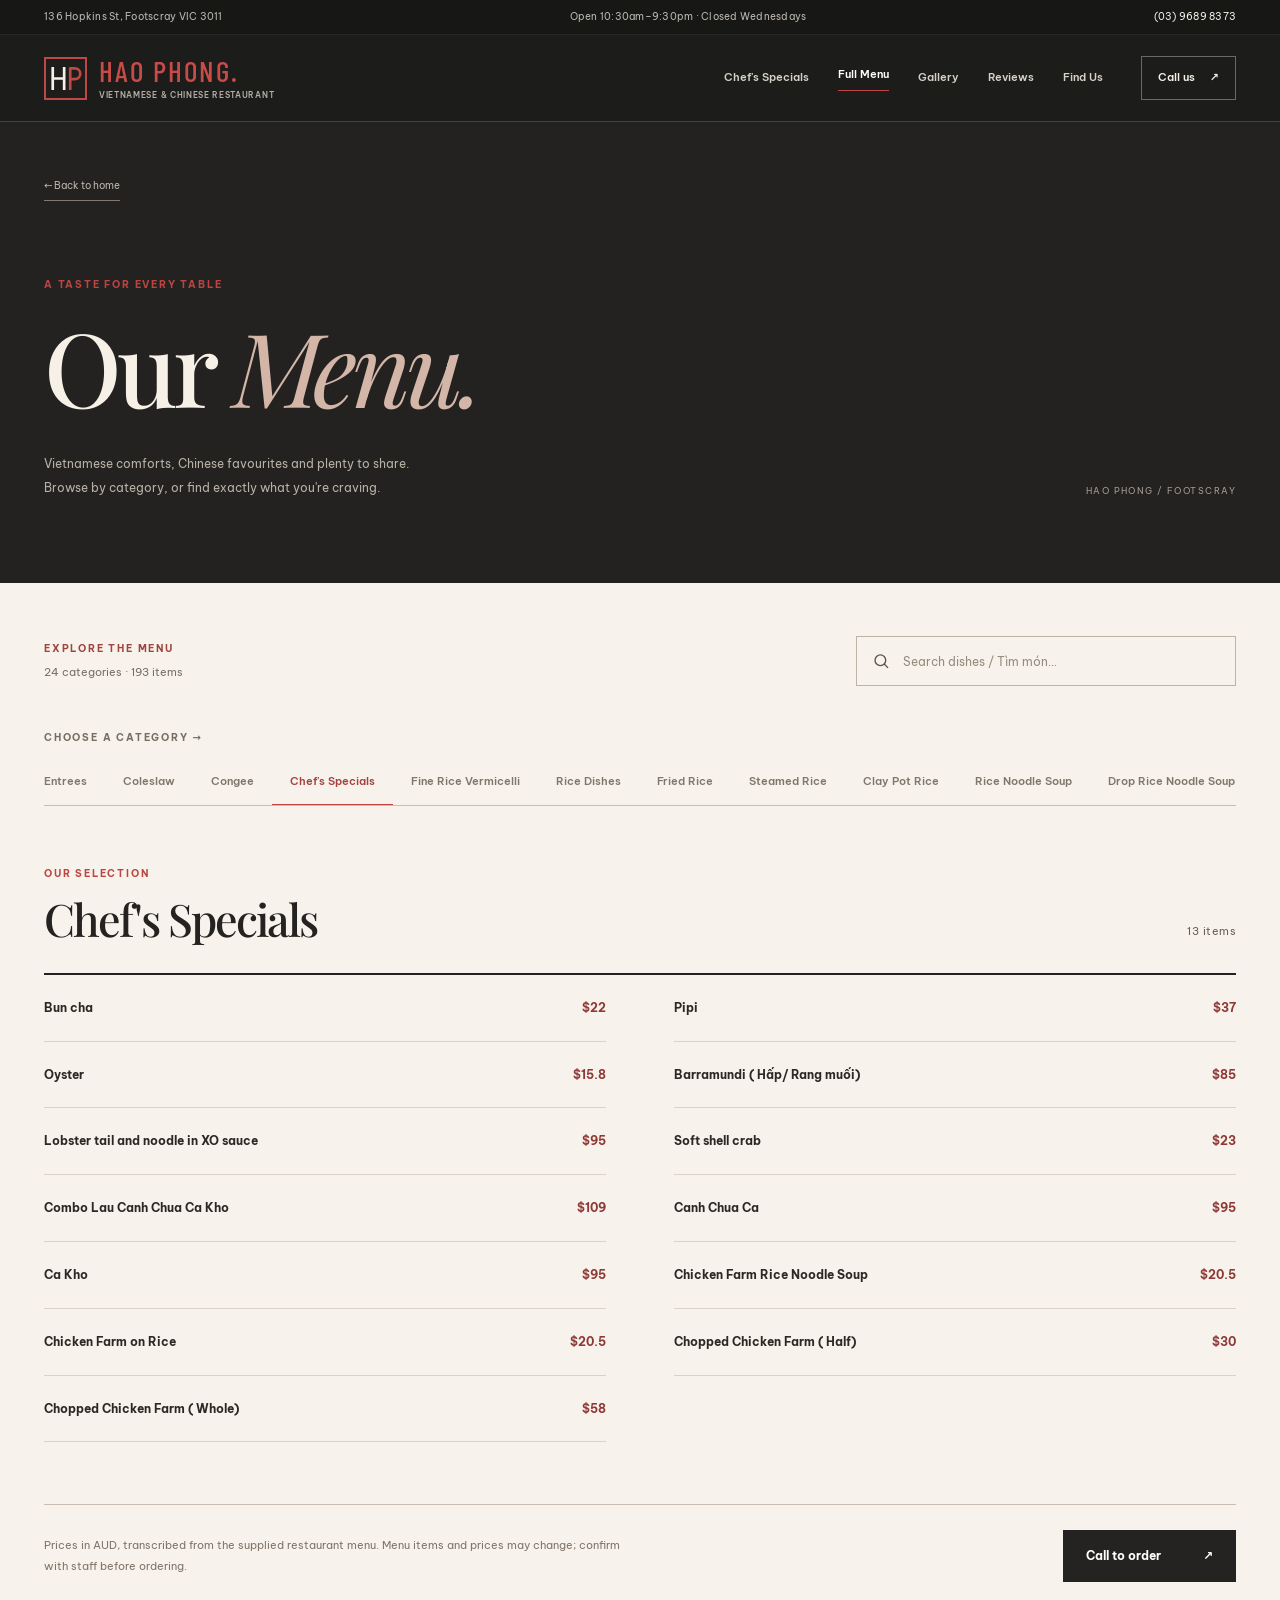
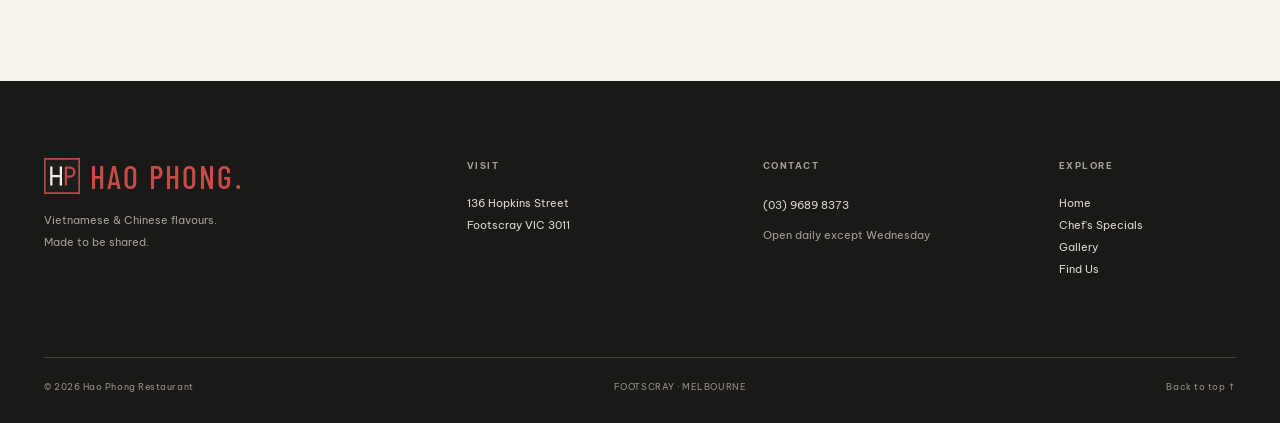
==== commit c03602ec: "Add files via upload" ====
--- a/menu.html
+++ b/menu.html
@@ -9,7 +9,7 @@
 <meta property="og:description" content="24 categories and 193 original menu listings in English, Vietnamese and Chinese where supplied.">
 <title>Full Menu | Hao Phong Restaurant Footscray</title>
 <link rel="preconnect" href="https://fonts.googleapis.com"><link rel="preconnect" href="https://fonts.gstatic.com" crossorigin>
-<link href="https://fonts.googleapis.com/css2?family=Be+Vietnam+Pro:wght@400;500;600;700&family=Playfair+Display:wght@400;500;600;700&family=Noto+Sans+SC:wght@400;500&display=swap" rel="stylesheet">
+<link href="https://fonts.googleapis.com/css2?family=Barlow+Condensed:wght@400;500;600&family=Be+Vietnam+Pro:wght@400;500;600;700&family=Playfair+Display:wght@400;500;600;700&family=Noto+Sans+SC:wght@400;500&display=swap" rel="stylesheet">
 <link rel="icon" href="assets/hao-phong-mark.svg" type="image/svg+xml">
 <link rel="stylesheet" href="styles.css">
 <script src="site-config.js" defer></script>
@@ -23,6 +23,6 @@
 <section class="menu-page-section"><div class="container"><div class="menu-controls"><div><p class="small-heading">EXPLORE THE MENU</p><p class="menu-count-text"><span id="menuTotalCategories">Loading menu…</span> · <span id="menuTotalItems"></span></p></div><label class="search-field"><svg viewBox="0 0 24 24" width="20" height="20" fill="none" stroke="currentColor" stroke-width="1.8" aria-hidden="true"><circle cx="11" cy="11" r="7"></circle><path d="m16 16 5 5"></path></svg><input id="menuSearch" type="search" placeholder="Search dishes / Tìm món…" aria-label="Search all menu items, including Vietnamese without accents and Chinese" autocomplete="off"></label></div>
 <p class="category-helper">CHOOSE A CATEGORY <span aria-hidden="true">→</span></p><div class="category-scroller"><div class="category-tabs" id="menuCategories" role="group" aria-label="Choose menu category"></div></div>
 <div class="menu-content-header"><div><p class="eyebrow" id="categoryEyebrow">OUR SELECTION</p><h2 id="selectedCategoryTitle">Chef's Specials</h2></div><span id="menuItemCount" aria-live="polite"></span></div><div class="menu-items" id="menuItems"></div><div id="menuEmpty" class="menu-empty" hidden><h3>No dishes found.</h3><p>Try another name, or browse by category.</p><button type="button" id="clearSearch" class="button button-dark">Clear search</button></div><div class="menu-page-footer"><p>Prices in AUD, transcribed from the supplied restaurant menu. Menu items and prices may change; confirm with staff before ordering.</p><a href="tel:+61396898373" class="button button-dark">Call to order <span aria-hidden="true">↗</span></a></div></div></section></main>
-<footer class="footer"><div class="container footer-main"><div class="footer-identity"><a href="index.html" class="footer-logo"><img src="assets/hao-phong-mark.svg" width="36" height="36" alt="" aria-hidden="true"> HAO PHONG<span>.</span></a><p>Vietnamese & Chinese flavours.<br>Made to be shared.</p></div><div><small>VISIT</small><address>136 Hopkins Street<br>Footscray VIC 3011</address></div><div><small>CONTACT</small><a href="tel:+61396898373">(03) 9689 8373</a><p>Open daily except Wednesday</p></div><div class="footer-nav"><small>EXPLORE</small><a href="index.html">Home</a><a href="menu.html#chef-specials">Chef's Specials</a><a href="index.html#gallery">Gallery</a><a href="index.html#visit">Find Us</a></div></div><div class="container footer-bottom"><span>© 2026 Hao Phong Restaurant</span><span>FOOTSCRAY · MELBOURNE</span><a href="#top">Back to top ↑</a></div></footer>
+<footer class="footer"><div class="container footer-main"><div class="footer-identity"><a href="index.html" class="footer-logo" aria-label="Hao Phong Restaurant home"><img src="assets/hao-phong-mark.svg" width="36" height="36" alt="" aria-hidden="true"> <span class="wordmark">HAO PHONG<span class="brand-mark">.</span></span></a><p>Vietnamese & Chinese flavours.<br>Made to be shared.</p></div><div><small>VISIT</small><address>136 Hopkins Street<br>Footscray VIC 3011</address></div><div><small>CONTACT</small><a href="tel:+61396898373">(03) 9689 8373</a><p>Open daily except Wednesday</p></div><div class="footer-nav"><small>EXPLORE</small><a href="index.html">Home</a><a href="menu.html#chef-specials">Chef's Specials</a><a href="index.html#gallery">Gallery</a><a href="index.html#visit">Find Us</a></div></div><div class="container footer-bottom"><span>© 2026 Hao Phong Restaurant</span><span>FOOTSCRAY · MELBOURNE</span><a href="#top">Back to top ↑</a></div></footer>
 <a class="mobile-call" href="tel:+61396898373">Call Hao Phong <span>(03) 9689 8373 ↗</span></a>
 </body></html>
--- a/styles.css
+++ b/styles.css
@@ -52,3 +52,32 @@
 .map-wrap{position:relative}
 @media(max-width:640px){.brand{gap:8px}.brand-icon{width:32px;height:32px}.brand small{letter-spacing:.04em;font-size:6.6px}.brand strong{font-size:23px}.review-links{gap:15px}.google-live-panel{padding:12px}.footer-logo img{width:30px;height:30px}}
 @media(max-width:370px){.brand strong{font-size:20px}.brand-icon{width:29px;height:29px}}
+
+/* V6.5 — ONLY the brand wordmark is changed. Keep the original V6.2
+   live-text logo composition and all original body/display typography.
+   The HP mark is the original crisp SVG, not the low-res screenshot.
+   Its geometric, monoline strokes are echoed with Barlow Condensed. */
+.brand strong, .footer-logo .wordmark {
+  font-family: "Barlow Condensed", "Noto Sans Display", "Arial Narrow", Arial, sans-serif;
+  font-weight: 500;
+  font-style: normal;
+  text-transform: uppercase;
+  letter-spacing: .068em;
+  line-height: 1.02;
+  color: #c84b48;
+}
+.brand strong {font-size: 29px; white-space: nowrap;}
+.brand-mark, .footer-logo .brand-mark {color:#c84b48;}
+.brand-text {gap:5px;}
+.brand small {font-family:var(--sans);font-size:7.6px;letter-spacing:.09em;}
+.footer-logo .wordmark {font-size:32px;}
+.footer-logo {gap:10px;}
+.footer-logo .brand-icon {height:36px;width:36px;}
+@media(max-width:1100px){.brand strong {font-size:27px;}}
+@media(max-width:640px){
+ .brand strong {font-size:25px;}
+ .brand small {font-size:6.4px;letter-spacing:.045em;}
+ .brand-icon{width:34px;height:34px;}
+ .footer-logo .wordmark {font-size:29px;}
+}
+@media(max-width:370px){.brand strong {font-size:23px;}}
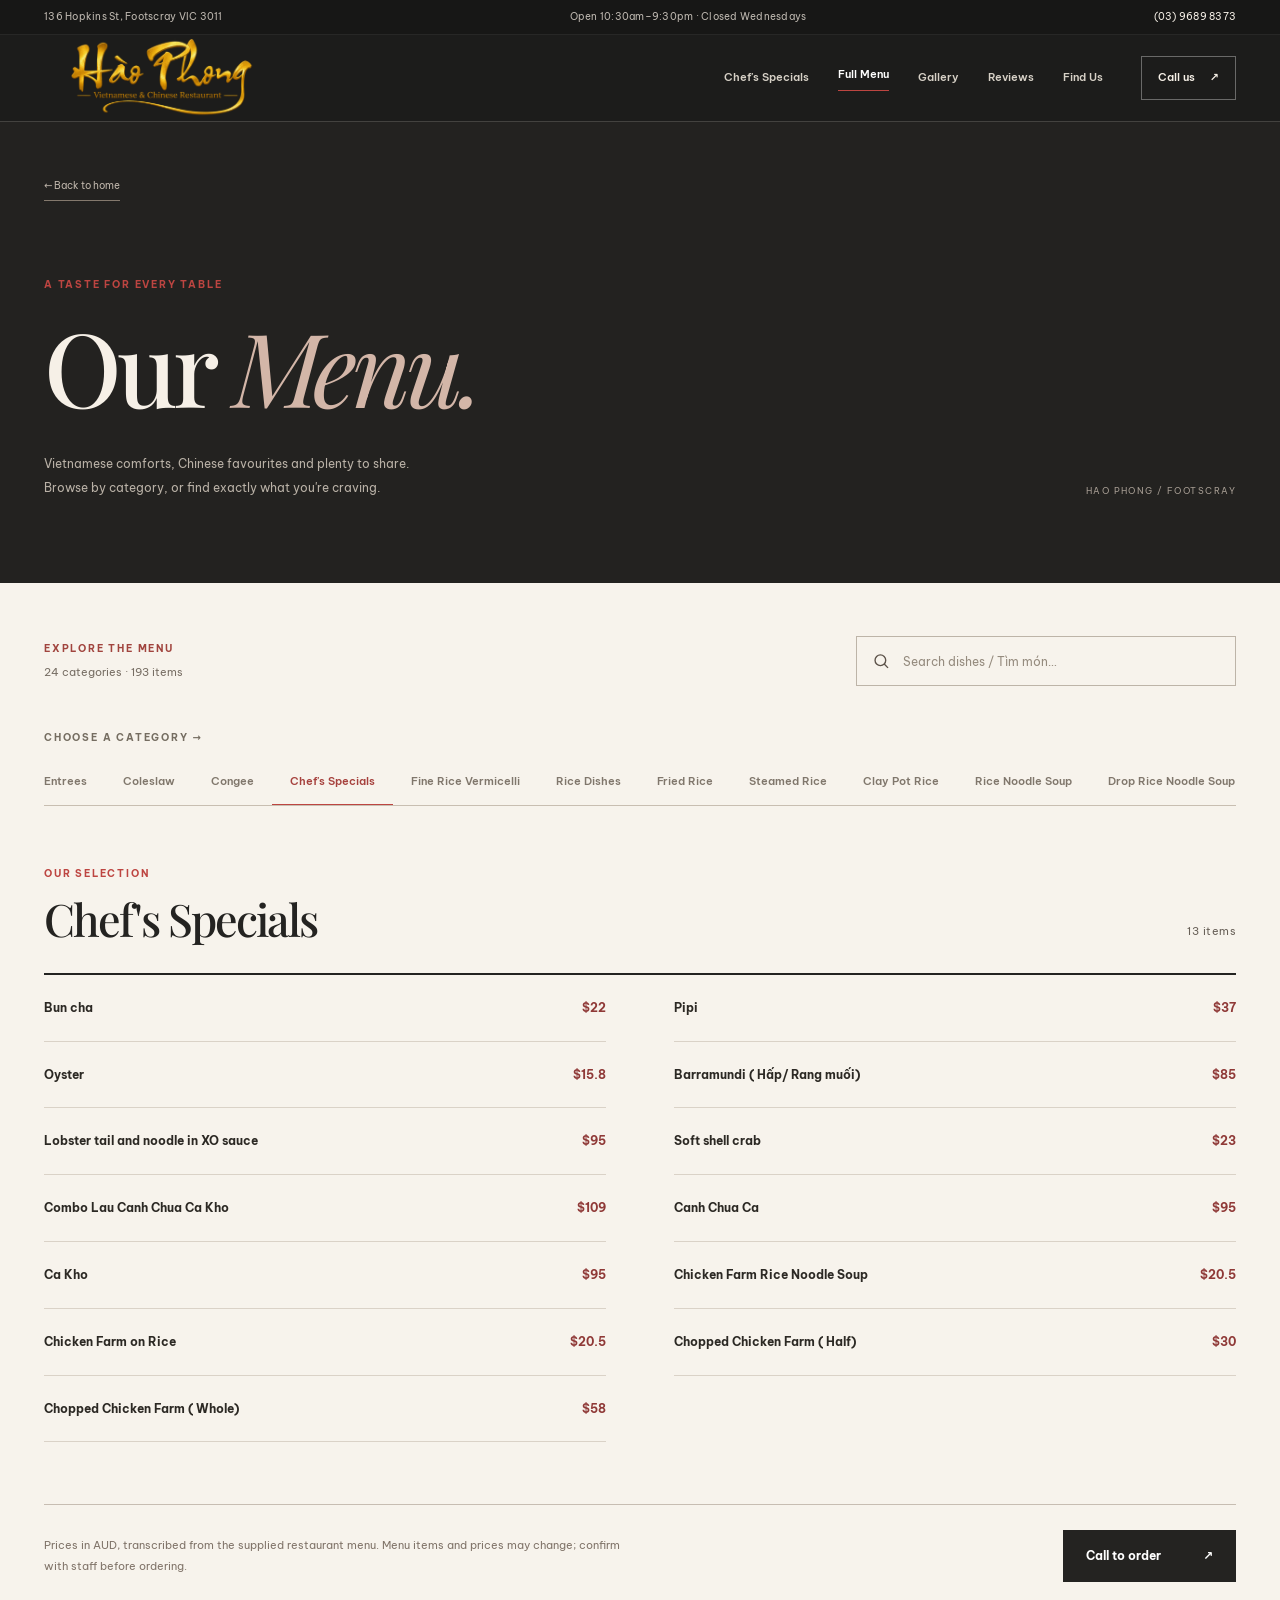
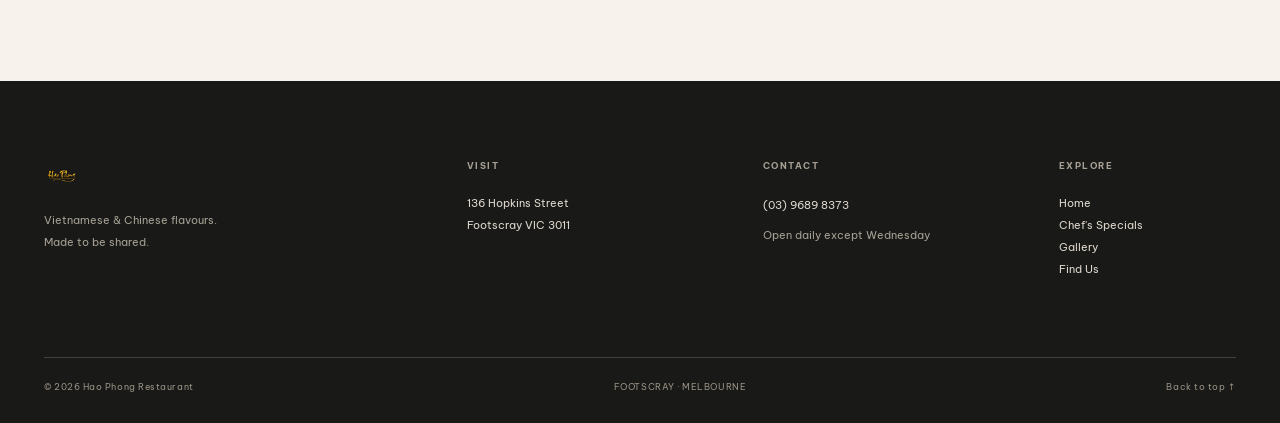
==== commit 4531630d: "Add files via upload" ====
--- a/menu.html
+++ b/menu.html
@@ -9,8 +9,8 @@
 <meta property="og:description" content="24 categories and 193 original menu listings in English, Vietnamese and Chinese where supplied.">
 <title>Full Menu | Hao Phong Restaurant Footscray</title>
 <link rel="preconnect" href="https://fonts.googleapis.com"><link rel="preconnect" href="https://fonts.gstatic.com" crossorigin>
-<link href="https://fonts.googleapis.com/css2?family=Barlow+Condensed:wght@400;500;600&family=Be+Vietnam+Pro:wght@400;500;600;700&family=Playfair+Display:wght@400;500;600;700&family=Noto+Sans+SC:wght@400;500&display=swap" rel="stylesheet">
-<link rel="icon" href="assets/hao-phong-mark.svg" type="image/svg+xml">
+<link href="https://fonts.googleapis.com/css2?family=Be+Vietnam+Pro:wght@400;500;600;700&family=Playfair+Display:wght@400;500;600;700&family=Noto+Sans+SC:wght@400;500&display=swap" rel="stylesheet">
+<link rel="icon" href="assets/hao-phong-gold-favicon.png" type="image/png">
 <link rel="stylesheet" href="styles.css">
 <script src="site-config.js" defer></script>
 <script src="menu-data.js" defer></script><script src="script.js" defer></script>
@@ -18,11 +18,11 @@
 <body data-page="menu">
 <a class="skip-link" href="#main">Skip to content</a>
 <div class="announcement"><div class="container announcement-inner"><span>136 Hopkins St, Footscray VIC 3011</span><span>Open 10:30am–9:30pm · Closed Wednesdays</span><a href="tel:+61396898373">(03) 9689 8373</a></div></div>
-<header class="site-header" id="top"><div class="container header-inner"><a class="brand" href="index.html" aria-label="Hao Phong Restaurant home"><img class="brand-icon" src="assets/hao-phong-mark.svg" width="43" height="43" alt="" aria-hidden="true"><span class="brand-text"><strong>HAO PHONG<span class="brand-mark">.</span></strong><small>VIETNAMESE & CHINESE RESTAURANT</small></span></a><button id="mobileToggle" class="mobile-toggle" aria-label="Open navigation" aria-controls="mainNav" aria-expanded="false" type="button"><span></span><span></span><span></span></button><nav class="main-nav" id="mainNav" aria-label="Main navigation"><a href="index.html#specials">Chef's Specials</a><a href="menu.html" aria-current="page" class="active">Full Menu</a><a href="index.html#gallery">Gallery</a><a href="index.html#reviews">Reviews</a><a href="index.html#visit">Find Us</a></nav><a class="header-call" href="tel:+61396898373">Call us <span aria-hidden="true">↗</span></a></div></header>
+<header class="site-header" id="top"><div class="container header-inner"><a class="brand" href="index.html" aria-label="Hao Phong Restaurant home"><img class="brand-logo-image" src="assets/hao-phong-gold-approved.png" width="2048" height="682" alt="" decoding="async"></a><button id="mobileToggle" class="mobile-toggle" aria-label="Open navigation" aria-controls="mainNav" aria-expanded="false" type="button"><span></span><span></span><span></span></button><nav class="main-nav" id="mainNav" aria-label="Main navigation"><a href="index.html#specials">Chef's Specials</a><a href="menu.html" aria-current="page" class="active">Full Menu</a><a href="index.html#gallery">Gallery</a><a href="index.html#reviews">Reviews</a><a href="index.html#visit">Find Us</a></nav><a class="header-call" href="tel:+61396898373">Call us <span aria-hidden="true">↗</span></a></div></header>
 <main id="main"><section class="menu-hero"><div class="container menu-hero-inner"><a class="back-link" href="index.html">← Back to home</a><p class="eyebrow">A TASTE FOR EVERY TABLE</p><h1>Our <em>Menu.</em></h1><div class="menu-hero-footer"><p>Vietnamese comforts, Chinese favourites and plenty to share.<br>Browse by category, or find exactly what you're craving.</p><span>HAO PHONG / FOOTSCRAY</span></div></div></section>
 <section class="menu-page-section"><div class="container"><div class="menu-controls"><div><p class="small-heading">EXPLORE THE MENU</p><p class="menu-count-text"><span id="menuTotalCategories">Loading menu…</span> · <span id="menuTotalItems"></span></p></div><label class="search-field"><svg viewBox="0 0 24 24" width="20" height="20" fill="none" stroke="currentColor" stroke-width="1.8" aria-hidden="true"><circle cx="11" cy="11" r="7"></circle><path d="m16 16 5 5"></path></svg><input id="menuSearch" type="search" placeholder="Search dishes / Tìm món…" aria-label="Search all menu items, including Vietnamese without accents and Chinese" autocomplete="off"></label></div>
 <p class="category-helper">CHOOSE A CATEGORY <span aria-hidden="true">→</span></p><div class="category-scroller"><div class="category-tabs" id="menuCategories" role="group" aria-label="Choose menu category"></div></div>
 <div class="menu-content-header"><div><p class="eyebrow" id="categoryEyebrow">OUR SELECTION</p><h2 id="selectedCategoryTitle">Chef's Specials</h2></div><span id="menuItemCount" aria-live="polite"></span></div><div class="menu-items" id="menuItems"></div><div id="menuEmpty" class="menu-empty" hidden><h3>No dishes found.</h3><p>Try another name, or browse by category.</p><button type="button" id="clearSearch" class="button button-dark">Clear search</button></div><div class="menu-page-footer"><p>Prices in AUD, transcribed from the supplied restaurant menu. Menu items and prices may change; confirm with staff before ordering.</p><a href="tel:+61396898373" class="button button-dark">Call to order <span aria-hidden="true">↗</span></a></div></div></section></main>
-<footer class="footer"><div class="container footer-main"><div class="footer-identity"><a href="index.html" class="footer-logo" aria-label="Hao Phong Restaurant home"><img src="assets/hao-phong-mark.svg" width="36" height="36" alt="" aria-hidden="true"> <span class="wordmark">HAO PHONG<span class="brand-mark">.</span></span></a><p>Vietnamese & Chinese flavours.<br>Made to be shared.</p></div><div><small>VISIT</small><address>136 Hopkins Street<br>Footscray VIC 3011</address></div><div><small>CONTACT</small><a href="tel:+61396898373">(03) 9689 8373</a><p>Open daily except Wednesday</p></div><div class="footer-nav"><small>EXPLORE</small><a href="index.html">Home</a><a href="menu.html#chef-specials">Chef's Specials</a><a href="index.html#gallery">Gallery</a><a href="index.html#visit">Find Us</a></div></div><div class="container footer-bottom"><span>© 2026 Hao Phong Restaurant</span><span>FOOTSCRAY · MELBOURNE</span><a href="#top">Back to top ↑</a></div></footer>
+<footer class="footer"><div class="container footer-main"><div class="footer-identity"><a href="index.html" class="footer-logo" aria-label="Hao Phong Restaurant home"><img class="footer-logo-image" src="assets/hao-phong-gold-approved.png" width="2048" height="682" alt="" loading="lazy" decoding="async"></a><p>Vietnamese & Chinese flavours.<br>Made to be shared.</p></div><div><small>VISIT</small><address>136 Hopkins Street<br>Footscray VIC 3011</address></div><div><small>CONTACT</small><a href="tel:+61396898373">(03) 9689 8373</a><p>Open daily except Wednesday</p></div><div class="footer-nav"><small>EXPLORE</small><a href="index.html">Home</a><a href="menu.html#chef-specials">Chef's Specials</a><a href="index.html#gallery">Gallery</a><a href="index.html#visit">Find Us</a></div></div><div class="container footer-bottom"><span>© 2026 Hao Phong Restaurant</span><span>FOOTSCRAY · MELBOURNE</span><a href="#top">Back to top ↑</a></div></footer>
 <a class="mobile-call" href="tel:+61396898373">Call Hao Phong <span>(03) 9689 8373 ↗</span></a>
 </body></html>
--- a/styles.css
+++ b/styles.css
@@ -53,31 +53,17 @@
 @media(max-width:640px){.brand{gap:8px}.brand-icon{width:32px;height:32px}.brand small{letter-spacing:.04em;font-size:6.6px}.brand strong{font-size:23px}.review-links{gap:15px}.google-live-panel{padding:12px}.footer-logo img{width:30px;height:30px}}
 @media(max-width:370px){.brand strong{font-size:20px}.brand-icon{width:29px;height:29px}}
 
-/* V6.5 — ONLY the brand wordmark is changed. Keep the original V6.2
-   live-text logo composition and all original body/display typography.
-   The HP mark is the original crisp SVG, not the low-res screenshot.
-   Its geometric, monoline strokes are echoed with Barlow Condensed. */
-.brand strong, .footer-logo .wordmark {
-  font-family: "Barlow Condensed", "Noto Sans Display", "Arial Narrow", Arial, sans-serif;
-  font-weight: 500;
-  font-style: normal;
-  text-transform: uppercase;
-  letter-spacing: .068em;
-  line-height: 1.02;
-  color: #c84b48;
+/* V6.6 — approved gold logo image (exact user-supplied artwork).
+   Only header/footer brand presentation changed; menu, cards and typography stay untouched. */
+.brand {display:flex; align-items:center; flex-shrink:0; gap:0; line-height:1;}
+.brand-logo-image {display:block; width:238px; max-width:100%; height:auto; object-fit:contain;}
+.footer-logo {display:inline-flex; align-items:center; line-height:1; max-width:100%;}
+.footer-logo-image {display:block; width:338px; max-width:100%; height:auto; object-fit:contain;}
+@media(max-width:1100px) { .brand-logo-image {width:208px;} }
+@media(max-width:900px) { .brand-logo-image {width:215px;} }
+@media(max-width:640px) {
+  .header-inner {min-height:76px;}
+  .brand-logo-image {width:195px;}
+  .footer-logo-image {width:min(320px, 100%);}
 }
-.brand strong {font-size: 29px; white-space: nowrap;}
-.brand-mark, .footer-logo .brand-mark {color:#c84b48;}
-.brand-text {gap:5px;}
-.brand small {font-family:var(--sans);font-size:7.6px;letter-spacing:.09em;}
-.footer-logo .wordmark {font-size:32px;}
-.footer-logo {gap:10px;}
-.footer-logo .brand-icon {height:36px;width:36px;}
-@media(max-width:1100px){.brand strong {font-size:27px;}}
-@media(max-width:640px){
- .brand strong {font-size:25px;}
- .brand small {font-size:6.4px;letter-spacing:.045em;}
- .brand-icon{width:34px;height:34px;}
- .footer-logo .wordmark {font-size:29px;}
-}
-@media(max-width:370px){.brand strong {font-size:23px;}}
+@media(max-width:370px) { .brand-logo-image {width:178px;} }
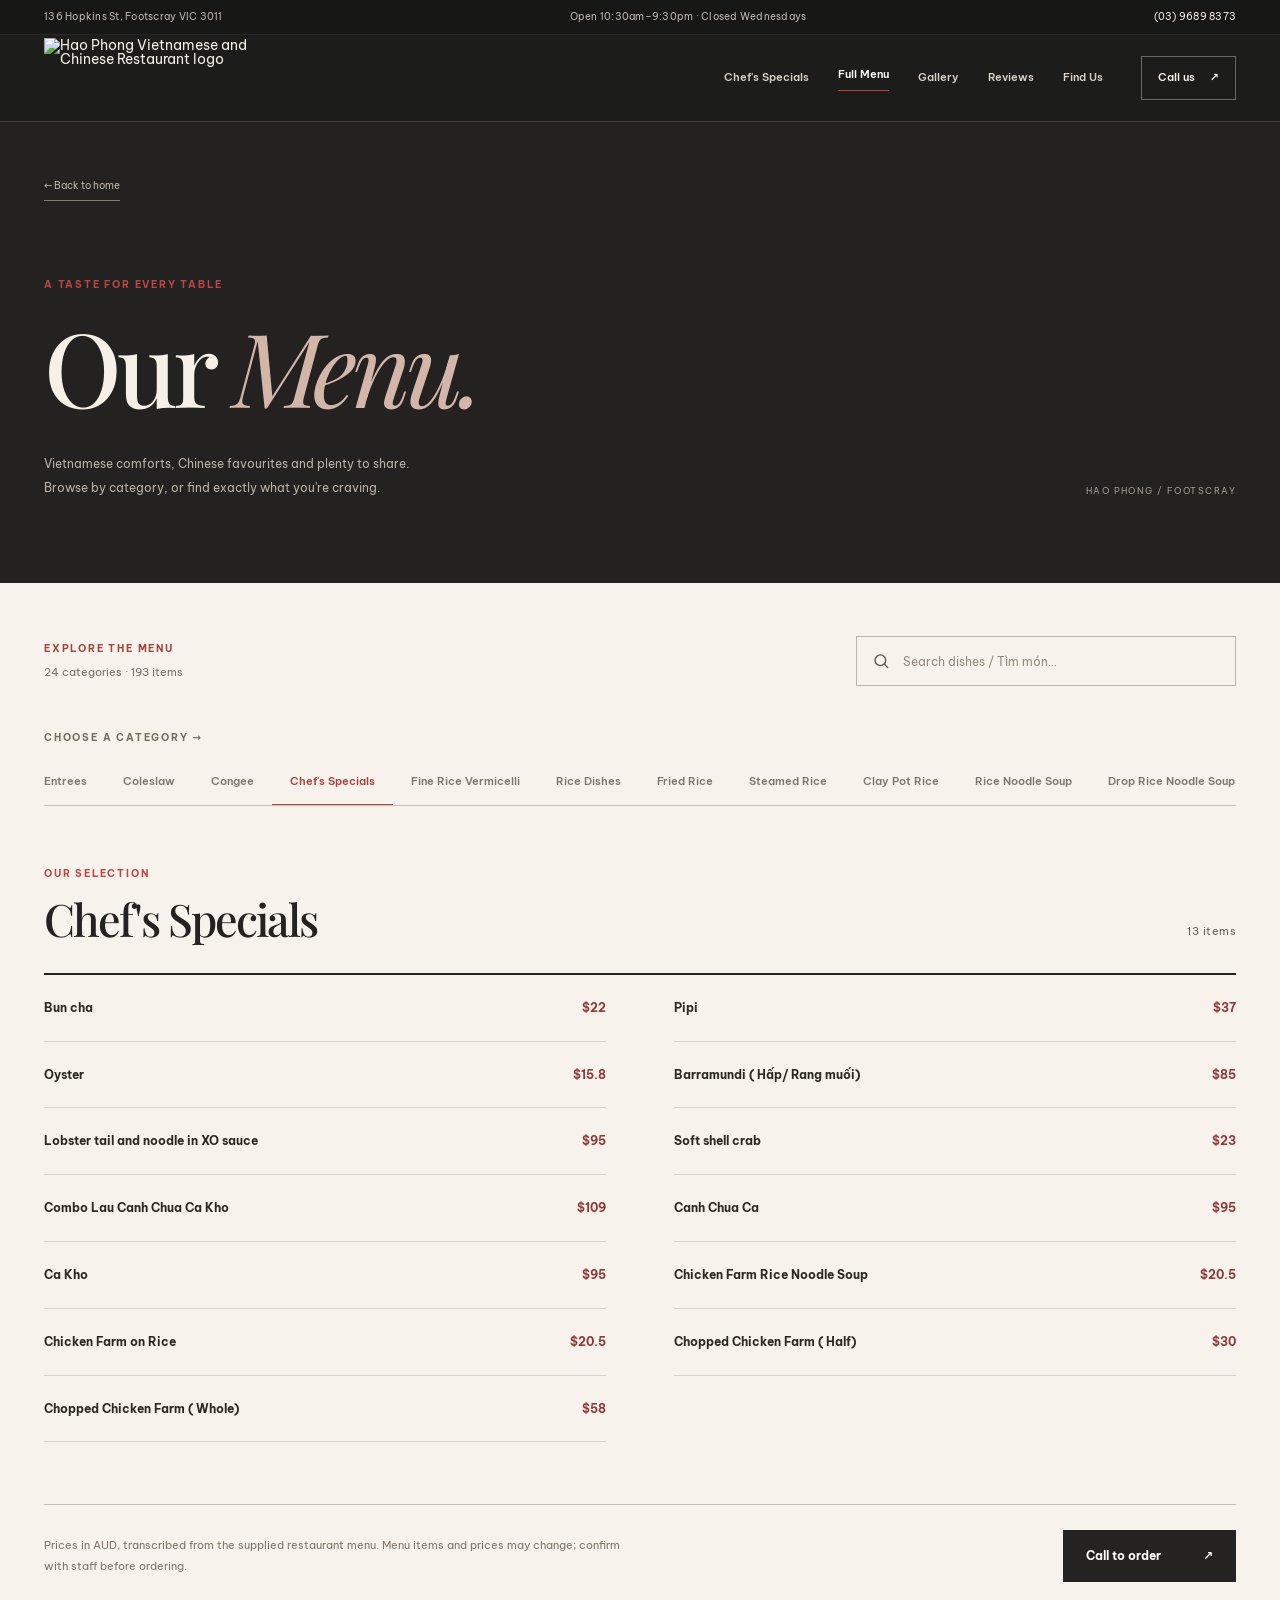
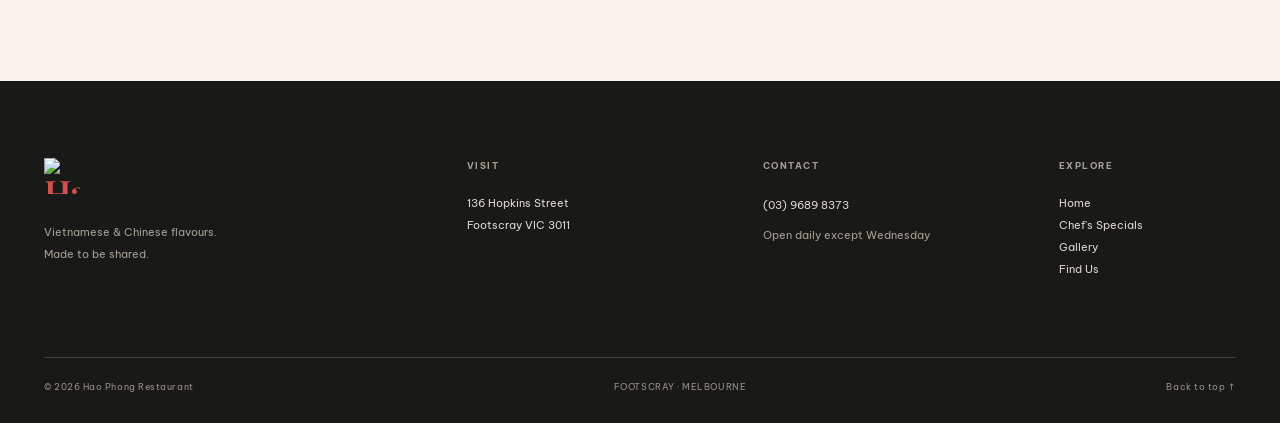
==== commit 46368795: "Add files via upload" ====
--- a/menu.html
+++ b/menu.html
@@ -10,7 +10,7 @@
 <title>Full Menu | Hao Phong Restaurant Footscray</title>
 <link rel="preconnect" href="https://fonts.googleapis.com"><link rel="preconnect" href="https://fonts.gstatic.com" crossorigin>
 <link href="https://fonts.googleapis.com/css2?family=Be+Vietnam+Pro:wght@400;500;600;700&family=Playfair+Display:wght@400;500;600;700&family=Noto+Sans+SC:wght@400;500&display=swap" rel="stylesheet">
-<link rel="icon" href="assets/hao-phong-gold-favicon.png" type="image/png">
+<link rel="icon" href="assets/hao-phong-favicon.png" type="image/png">
 <link rel="stylesheet" href="styles.css">
 <script src="site-config.js" defer></script>
 <script src="menu-data.js" defer></script><script src="script.js" defer></script>
@@ -18,11 +18,11 @@
 <body data-page="menu">
 <a class="skip-link" href="#main">Skip to content</a>
 <div class="announcement"><div class="container announcement-inner"><span>136 Hopkins St, Footscray VIC 3011</span><span>Open 10:30am–9:30pm · Closed Wednesdays</span><a href="tel:+61396898373">(03) 9689 8373</a></div></div>
-<header class="site-header" id="top"><div class="container header-inner"><a class="brand" href="index.html" aria-label="Hao Phong Restaurant home"><img class="brand-logo-image" src="assets/hao-phong-gold-approved.png" width="2048" height="682" alt="" decoding="async"></a><button id="mobileToggle" class="mobile-toggle" aria-label="Open navigation" aria-controls="mainNav" aria-expanded="false" type="button"><span></span><span></span><span></span></button><nav class="main-nav" id="mainNav" aria-label="Main navigation"><a href="index.html#specials">Chef's Specials</a><a href="menu.html" aria-current="page" class="active">Full Menu</a><a href="index.html#gallery">Gallery</a><a href="index.html#reviews">Reviews</a><a href="index.html#visit">Find Us</a></nav><a class="header-call" href="tel:+61396898373">Call us <span aria-hidden="true">↗</span></a></div></header>
+<header class="site-header" id="top"><div class="container header-inner"><a class="brand" href="index.html" aria-label="Hao Phong Restaurant home"><img class="brand-logo-image" src="assets/hao-phong-logo.png" width="2048" height="682" alt="Hao Phong Vietnamese and Chinese Restaurant logo" decoding="async"></a><button id="mobileToggle" class="mobile-toggle" aria-label="Open navigation" aria-controls="mainNav" aria-expanded="false" type="button"><span></span><span></span><span></span></button><nav class="main-nav" id="mainNav" aria-label="Main navigation"><a href="index.html#specials">Chef's Specials</a><a href="menu.html" aria-current="page" class="active">Full Menu</a><a href="index.html#gallery">Gallery</a><a href="index.html#reviews">Reviews</a><a href="index.html#visit">Find Us</a></nav><a class="header-call" href="tel:+61396898373">Call us <span aria-hidden="true">↗</span></a></div></header>
 <main id="main"><section class="menu-hero"><div class="container menu-hero-inner"><a class="back-link" href="index.html">← Back to home</a><p class="eyebrow">A TASTE FOR EVERY TABLE</p><h1>Our <em>Menu.</em></h1><div class="menu-hero-footer"><p>Vietnamese comforts, Chinese favourites and plenty to share.<br>Browse by category, or find exactly what you're craving.</p><span>HAO PHONG / FOOTSCRAY</span></div></div></section>
 <section class="menu-page-section"><div class="container"><div class="menu-controls"><div><p class="small-heading">EXPLORE THE MENU</p><p class="menu-count-text"><span id="menuTotalCategories">Loading menu…</span> · <span id="menuTotalItems"></span></p></div><label class="search-field"><svg viewBox="0 0 24 24" width="20" height="20" fill="none" stroke="currentColor" stroke-width="1.8" aria-hidden="true"><circle cx="11" cy="11" r="7"></circle><path d="m16 16 5 5"></path></svg><input id="menuSearch" type="search" placeholder="Search dishes / Tìm món…" aria-label="Search all menu items, including Vietnamese without accents and Chinese" autocomplete="off"></label></div>
 <p class="category-helper">CHOOSE A CATEGORY <span aria-hidden="true">→</span></p><div class="category-scroller"><div class="category-tabs" id="menuCategories" role="group" aria-label="Choose menu category"></div></div>
 <div class="menu-content-header"><div><p class="eyebrow" id="categoryEyebrow">OUR SELECTION</p><h2 id="selectedCategoryTitle">Chef's Specials</h2></div><span id="menuItemCount" aria-live="polite"></span></div><div class="menu-items" id="menuItems"></div><div id="menuEmpty" class="menu-empty" hidden><h3>No dishes found.</h3><p>Try another name, or browse by category.</p><button type="button" id="clearSearch" class="button button-dark">Clear search</button></div><div class="menu-page-footer"><p>Prices in AUD, transcribed from the supplied restaurant menu. Menu items and prices may change; confirm with staff before ordering.</p><a href="tel:+61396898373" class="button button-dark">Call to order <span aria-hidden="true">↗</span></a></div></div></section></main>
-<footer class="footer"><div class="container footer-main"><div class="footer-identity"><a href="index.html" class="footer-logo" aria-label="Hao Phong Restaurant home"><img class="footer-logo-image" src="assets/hao-phong-gold-approved.png" width="2048" height="682" alt="" loading="lazy" decoding="async"></a><p>Vietnamese & Chinese flavours.<br>Made to be shared.</p></div><div><small>VISIT</small><address>136 Hopkins Street<br>Footscray VIC 3011</address></div><div><small>CONTACT</small><a href="tel:+61396898373">(03) 9689 8373</a><p>Open daily except Wednesday</p></div><div class="footer-nav"><small>EXPLORE</small><a href="index.html">Home</a><a href="menu.html#chef-specials">Chef's Specials</a><a href="index.html#gallery">Gallery</a><a href="index.html#visit">Find Us</a></div></div><div class="container footer-bottom"><span>© 2026 Hao Phong Restaurant</span><span>FOOTSCRAY · MELBOURNE</span><a href="#top">Back to top ↑</a></div></footer>
+<footer class="footer"><div class="container footer-main"><div class="footer-identity"><a href="index.html" class="footer-logo" aria-label="Hao Phong Restaurant home"><img class="footer-logo-image" src="assets/hao-phong-logo.png" width="2048" height="682" alt="Hao Phong Vietnamese and Chinese Restaurant logo" loading="lazy" decoding="async"></a><p>Vietnamese & Chinese flavours.<br>Made to be shared.</p></div><div><small>VISIT</small><address>136 Hopkins Street<br>Footscray VIC 3011</address></div><div><small>CONTACT</small><a href="tel:+61396898373">(03) 9689 8373</a><p>Open daily except Wednesday</p></div><div class="footer-nav"><small>EXPLORE</small><a href="index.html">Home</a><a href="menu.html#chef-specials">Chef's Specials</a><a href="index.html#gallery">Gallery</a><a href="index.html#visit">Find Us</a></div></div><div class="container footer-bottom"><span>© 2026 Hao Phong Restaurant</span><span>FOOTSCRAY · MELBOURNE</span><a href="#top">Back to top ↑</a></div></footer>
 <a class="mobile-call" href="tel:+61396898373">Call Hao Phong <span>(03) 9689 8373 ↗</span></a>
 </body></html>
--- a/styles.css
+++ b/styles.css
@@ -67,3 +67,11 @@
   .footer-logo-image {width:min(320px, 100%);}
 }
 @media(max-width:370px) { .brand-logo-image {width:178px;} }
+
+/* Client-approved comparison: red-border / no-border original logo artwork.
+   No re-rendering, text replacement or font approximation. */
+.brand-logo-image{width:238px; height:auto; max-width:100%; object-fit:contain;}
+.footer-logo-image{width:310px; height:auto; max-width:100%; object-fit:contain;}
+@media(max-width:900px){.brand-logo-image{width:203px;}}
+@media(max-width:640px){.brand-logo-image{width:174px;}.footer-logo-image{width:min(285px,100%);}}
+@media(max-width:370px){.brand-logo-image{width:158px;}}
